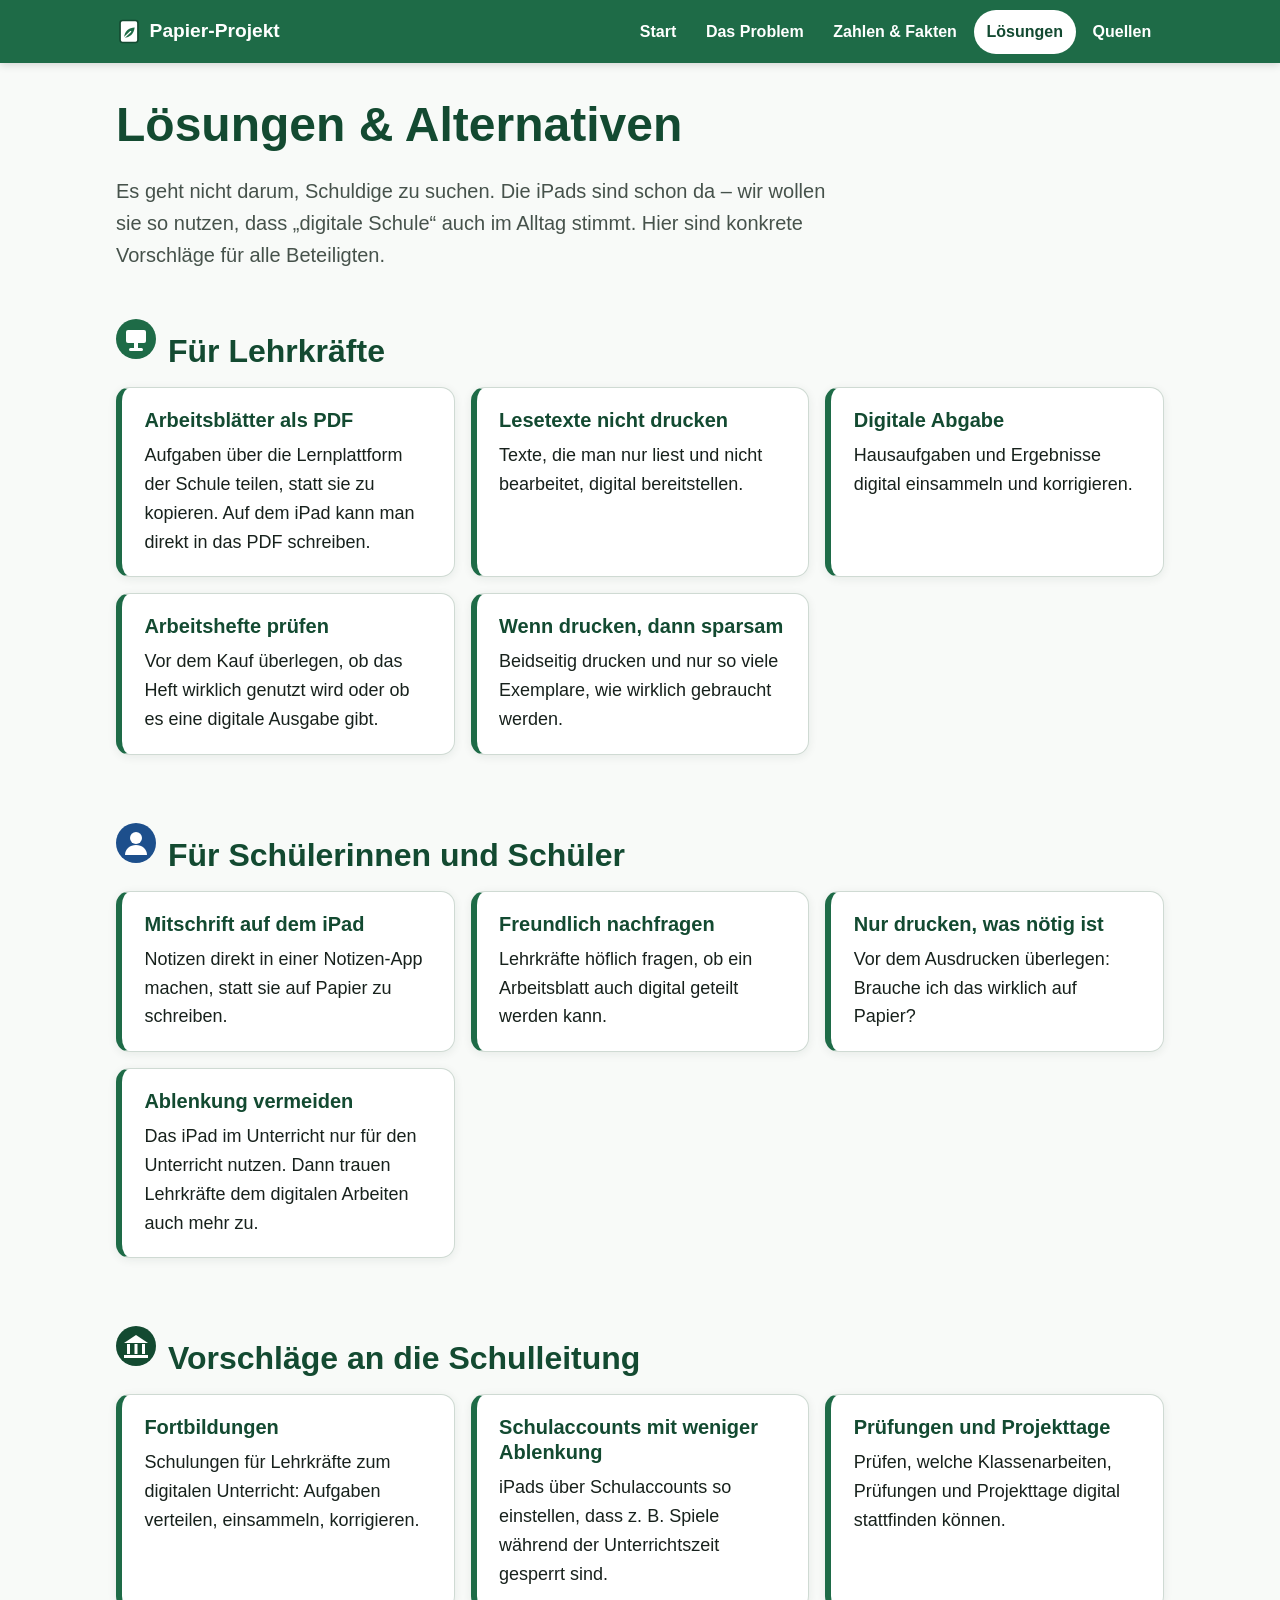
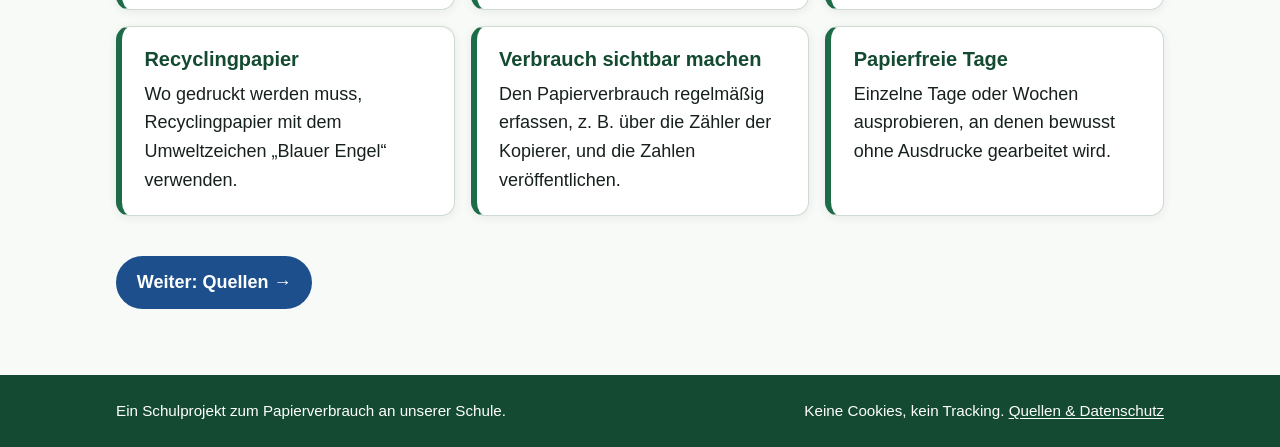
==== loesungen.html @ 82616a9a "Erste Version der Website: Startseite, Problem, Zahlen & Fakten, Lösungen, Quellen Co-Authored-By: C" ====
<!DOCTYPE html>
<html lang="de">
<head>
  <meta charset="utf-8">
  <meta name="viewport" content="width=device-width, initial-scale=1, viewport-fit=cover">
  <title>Lösungen | Papier-Projekt</title>
  <meta name="description" content="Konkrete Vorschläge zum Papiersparen für Schülerinnen und Schüler, Lehrkräfte und die Schulleitung.">
  <link rel="icon" href="bilder/icon.svg" type="image/svg+xml">
  <link rel="stylesheet" href="css/style.css">
</head>
<body>
  <a class="skip-link" href="#inhalt">Zum Inhalt springen</a>

  <header class="kopf">
    <div class="inhalt-breite">
      <a class="logo" href="index.html"><img src="bilder/icon.svg" alt="" width="26" height="26">Papier-Projekt</a>
      <nav class="menue" aria-label="Hauptmenü">
        <ul>
          <li><a href="index.html">Start</a></li>
          <li><a href="problem.html">Das Problem</a></li>
          <li><a href="zahlen.html">Zahlen &amp; Fakten</a></li>
          <li><a href="loesungen.html" aria-current="page">Lösungen</a></li>
          <li><a href="quellen.html">Quellen</a></li>
        </ul>
      </nav>
    </div>
  </header>

  <main id="inhalt" class="inhalt-breite">
    <h1>Lösungen &amp; Alternativen</h1>
    <p class="einleitung">Es geht nicht darum, Schuldige zu suchen. Die iPads sind schon da – wir wollen sie so nutzen, dass „digitale Schule“ auch im Alltag stimmt. Hier sind konkrete Vorschläge für alle Beteiligten.</p>

    <section class="abschnitt" aria-labelledby="lehrkraefte">
      <div class="gruppe-kopf">
        <svg viewBox="0 0 40 40" aria-hidden="true"><circle cx="20" cy="20" r="20" fill="#1e6b47"/><rect x="10" y="11" width="20" height="13" rx="2" fill="#fff"/><rect x="18" y="24" width="4" height="6" fill="#fff"/><rect x="13" y="29" width="14" height="3" rx="1.5" fill="#fff"/></svg>
        <h2 id="lehrkraefte">Für Lehrkräfte</h2>
      </div>
      <ul class="tipps">
        <li class="karte"><h3>Arbeitsblätter als PDF</h3><p>Aufgaben über die Lernplattform der Schule teilen, statt sie zu kopieren. Auf dem iPad kann man direkt in das PDF schreiben.</p></li>
        <li class="karte"><h3>Lesetexte nicht drucken</h3><p>Texte, die man nur liest und nicht bearbeitet, digital bereitstellen.</p></li>
        <li class="karte"><h3>Digitale Abgabe</h3><p>Hausaufgaben und Ergebnisse digital einsammeln und korrigieren.</p></li>
        <li class="karte"><h3>Arbeitshefte prüfen</h3><p>Vor dem Kauf überlegen, ob das Heft wirklich genutzt wird oder ob es eine digitale Ausgabe gibt.</p></li>
        <li class="karte"><h3>Wenn drucken, dann sparsam</h3><p>Beidseitig drucken und nur so viele Exemplare, wie wirklich gebraucht werden.</p></li>
      </ul>
    </section>

    <section class="abschnitt" aria-labelledby="schueler">
      <div class="gruppe-kopf">
        <svg viewBox="0 0 40 40" aria-hidden="true"><circle cx="20" cy="20" r="20" fill="#1d4f8c"/><circle cx="20" cy="15" r="6" fill="#fff"/><path d="M9 32c0-6 5-10 11-10s11 4 11 10z" fill="#fff"/></svg>
        <h2 id="schueler">Für Schülerinnen und Schüler</h2>
      </div>
      <ul class="tipps">
        <li class="karte"><h3>Mitschrift auf dem iPad</h3><p>Notizen direkt in einer Notizen-App machen, statt sie auf Papier zu schreiben.</p></li>
        <li class="karte"><h3>Freundlich nachfragen</h3><p>Lehrkräfte höflich fragen, ob ein Arbeitsblatt auch digital geteilt werden kann.</p></li>
        <li class="karte"><h3>Nur drucken, was nötig ist</h3><p>Vor dem Ausdrucken überlegen: Brauche ich das wirklich auf Papier?</p></li>
        <li class="karte"><h3>Ablenkung vermeiden</h3><p>Das iPad im Unterricht nur für den Unterricht nutzen. Dann trauen Lehrkräfte dem digitalen Arbeiten auch mehr zu.</p></li>
      </ul>
    </section>

    <section class="abschnitt" aria-labelledby="schulleitung">
      <div class="gruppe-kopf">
        <svg viewBox="0 0 40 40" aria-hidden="true"><circle cx="20" cy="20" r="20" fill="#134a31"/><path d="M8 17L20 9l12 8z" fill="#fff"/><rect x="11" y="18" width="3" height="10" fill="#fff"/><rect x="18.5" y="18" width="3" height="10" fill="#fff"/><rect x="26" y="18" width="3" height="10" fill="#fff"/><rect x="8" y="29" width="24" height="3" fill="#fff"/></svg>
        <h2 id="schulleitung">Vorschläge an die Schulleitung</h2>
      </div>
      <ul class="tipps">
        <li class="karte"><h3>Fortbildungen</h3><p>Schulungen für Lehrkräfte zum digitalen Unterricht: Aufgaben verteilen, einsammeln, korrigieren.</p></li>
        <li class="karte"><h3>Schulaccounts mit weniger Ablenkung</h3><p>iPads über Schulaccounts so einstellen, dass z. B. Spiele während der Unterrichtszeit gesperrt sind.</p></li>
        <li class="karte"><h3>Prüfungen und Projekttage</h3><p>Prüfen, welche Klassenarbeiten, Prüfungen und Projekttage digital stattfinden können.</p></li>
        <li class="karte"><h3>Recyclingpapier</h3><p>Wo gedruckt werden muss, Recyclingpapier mit dem Umweltzeichen „Blauer Engel“ verwenden.</p></li>
        <li class="karte"><h3>Verbrauch sichtbar machen</h3><p>Den Papierverbrauch regelmäßig erfassen, z. B. über die Zähler der Kopierer, und die Zahlen veröffentlichen.</p></li>
        <li class="karte"><h3>Papierfreie Tage</h3><p>Einzelne Tage oder Wochen ausprobieren, an denen bewusst ohne Ausdrucke gearbeitet wird.</p></li>
      </ul>
    </section>

    <p><a class="knopf" href="quellen.html">Weiter: Quellen →</a></p>
  </main>

  <footer class="fuss">
    <div class="inhalt-breite">
      <p>Ein Schulprojekt zum Papierverbrauch an unserer Schule.</p>
      <p>Keine Cookies, kein Tracking. <a href="quellen.html">Quellen &amp; Datenschutz</a></p>
    </div>
  </footer>
</body>
</html>
---- css/style.css ----
/* ==========================================================
   Papier-Projekt – gemeinsames Aussehen für alle Seiten
   Nur Systemschriften (keine fremden Server), starke Kontraste.
   ========================================================== */

:root {
  --gruen: #1e6b47;        /* Hauptfarbe, Kontrast zu Weiß 6,5:1 */
  --gruen-dunkel: #134a31;
  --gruen-hell: #e3f1e8;
  --blau: #1d4f8c;          /* Akzentfarbe, Kontrast zu Weiß 8,3:1 */
  --blau-hell: #e4eef9;
  --papier: #f8faf8;        /* Seitenhintergrund */
  --weiss: #ffffff;
  --text: #17211c;
  --text-leise: #46524b;    /* Kontrast zu Weiß 7,9:1 */
  --linie: #cfdad3;
  --warnung: #fff1b8;
  --warnung-rand: #8a6d00;
  --radius: 14px;
  --schatten: 0 2px 10px rgba(20, 50, 35, 0.08);
  color-scheme: light;
}

* { box-sizing: border-box; }

html { -webkit-text-size-adjust: 100%; }

body {
  margin: 0;
  background: var(--papier);
  color: var(--text);
  font-family: -apple-system, BlinkMacSystemFont, "Segoe UI", Roboto, "Helvetica Neue", Arial, sans-serif;
  font-size: 1.125rem;      /* 18px: gut lesbar auf dem iPad */
  line-height: 1.6;
}

img, svg { max-width: 100%; height: auto; }

a { color: var(--blau); text-underline-offset: 0.15em; }
a:hover { color: var(--gruen-dunkel); }

:focus-visible { outline: 3px solid var(--blau); outline-offset: 3px; border-radius: 4px; }

/* Link „Zum Inhalt springen“ für Tastatur und Screenreader */
.skip-link {
  position: absolute; left: 1rem; top: -4rem;
  background: var(--weiss); padding: 0.5rem 1rem; border-radius: 8px; z-index: 10;
}
.skip-link:focus { top: 1rem; }

.inhalt-breite { width: 100%; max-width: 68rem; margin: 0 auto; padding-inline: 1.25rem; }

/* ---------- Kopfzeile und Menü ---------- */
.kopf {
  background: var(--gruen);
  color: var(--weiss);
  padding-top: env(safe-area-inset-top, 0px);
  position: sticky; top: 0; z-index: 5;
  box-shadow: 0 2px 8px rgba(0, 0, 0, 0.15);
}
.kopf .inhalt-breite {
  display: flex; flex-wrap: wrap; align-items: center; justify-content: space-between;
  gap: 0.25rem 1.5rem; padding-block: 0.6rem;
}
.logo {
  color: var(--weiss); text-decoration: none; font-weight: 800; font-size: 1.2rem;
  display: inline-flex; align-items: center; gap: 0.5rem;
}
.logo:hover { color: var(--weiss); }
.logo img { width: 1.6rem; height: 1.6rem; }

.menue ul {
  list-style: none; margin: 0; padding: 0;
  display: flex; flex-wrap: wrap; gap: 0.25rem;
}
.menue a {
  display: block; color: var(--weiss); text-decoration: none;
  padding: 0.5rem 0.8rem; border-radius: 999px; font-size: 1rem; font-weight: 600;
  min-height: 44px; line-height: 1.75;   /* große Tippfläche */
}
.menue a:hover { background: var(--gruen-dunkel); color: var(--weiss); }
.menue a[aria-current="page"] { background: var(--weiss); color: var(--gruen-dunkel); }

/* ---------- Allgemeine Bausteine ---------- */
main { display: block; padding-block: 2rem 3rem; }

h1, h2, h3 { line-height: 1.25; color: var(--gruen-dunkel); }
h1 { font-size: clamp(2rem, 5vw, 3rem); margin: 0 0 1rem; }
h2 { font-size: clamp(1.5rem, 3.5vw, 2rem); margin: 2.5rem 0 1rem; }
h3 { font-size: 1.25rem; margin: 0 0 0.5rem; }

.einleitung { font-size: 1.25rem; color: var(--text-leise); max-width: 46rem; }

.abschnitt { margin-bottom: 2.5rem; }

.karte {
  background: var(--weiss); border: 1px solid var(--linie); border-radius: var(--radius);
  padding: 1.25rem 1.4rem; box-shadow: var(--schatten);
}

.raster { display: grid; gap: 1.25rem; grid-template-columns: repeat(auto-fit, minmax(15rem, 1fr)); }
.raster-2 { display: grid; gap: 1.25rem; grid-template-columns: repeat(auto-fit, minmax(20rem, 1fr)); align-items: start; }

/* Gut sichtbarer Platzhalter für fehlende Daten */
.fehlt {
  background: var(--warnung); color: #4a3a00; border: 2px dashed var(--warnung-rand);
  padding: 0 0.35em; border-radius: 6px; font-weight: 700;
  -webkit-box-decoration-break: clone; box-decoration-break: clone;
}

.hinweis {
  background: var(--blau-hell); border-left: 5px solid var(--blau);
  padding: 0.9rem 1.1rem; border-radius: 0 10px 10px 0; font-size: 1rem;
}

.quelle { font-size: 0.95rem; color: var(--text-leise); }

.knopf {
  display: inline-block; background: var(--blau); color: var(--weiss); text-decoration: none;
  font-weight: 700; padding: 0.75rem 1.3rem; border-radius: 999px; min-height: 44px;
}
.knopf:hover { background: var(--gruen-dunkel); color: var(--weiss); }

/* ---------- Startseite ---------- */
.hero {
  display: grid; gap: 2rem; align-items: center;
  grid-template-columns: repeat(auto-fit, minmax(18rem, 1fr));
  margin-bottom: 2rem;
}
.hero-bild { background: var(--gruen-hell); border-radius: 24px; padding: 1rem; }

.kernzahlen { display: grid; gap: 1rem; grid-template-columns: repeat(auto-fit, minmax(14rem, 1fr)); }
.kernzahl { border-top: 6px solid var(--gruen); }
.kernzahl .zahl { display: block; font-size: clamp(2rem, 5vw, 2.6rem); font-weight: 800; color: var(--gruen-dunkel); line-height: 1.1; }
.kernzahl p { margin: 0.4rem 0 0; }

.kacheln { display: grid; gap: 1.25rem; grid-template-columns: repeat(auto-fit, minmax(16rem, 1fr)); }
.kachel {
  display: flex; flex-direction: column; gap: 0.4rem;
  text-decoration: none; color: var(--text);
  transition: transform 0.15s ease, box-shadow 0.15s ease;
}
.kachel:hover { transform: translateY(-3px); box-shadow: 0 6px 18px rgba(20, 50, 35, 0.15); color: var(--text); }
.kachel .nummer {
  display: inline-grid; place-items: center; width: 2.4rem; height: 2.4rem;
  border-radius: 50%; background: var(--gruen); color: var(--weiss); font-weight: 800;
}
.kachel .weiter { margin-top: auto; color: var(--blau); font-weight: 700; }

/* ---------- Tabellen ---------- */
.tabelle-huelle { overflow-x: auto; -webkit-overflow-scrolling: touch; }
table { width: 100%; border-collapse: collapse; background: var(--weiss); font-size: 1rem; }
caption { text-align: left; font-weight: 700; padding-bottom: 0.5rem; color: var(--gruen-dunkel); }
th, td { padding: 0.65rem 0.8rem; border-bottom: 1px solid var(--linie); text-align: left; vertical-align: top; }
thead th { background: var(--gruen-hell); color: var(--gruen-dunkel); }
td.num, th.num { text-align: right; font-variant-numeric: tabular-nums; white-space: nowrap; }
tr.summe td, tr.summe th { font-weight: 800; border-top: 2px solid var(--gruen); }

/* ---------- Diagramm ---------- */
.diagramm { display: grid; gap: 1.5rem; grid-template-columns: repeat(auto-fit, minmax(16rem, 1fr)); align-items: center; }
.diagramm svg { width: 100%; max-width: 22rem; justify-self: center; }
.diagramm path { stroke: var(--weiss); stroke-width: 2; }
.legende { list-style: none; margin: 0; padding: 0; display: grid; gap: 0.6rem; }
.legende li { display: grid; grid-template-columns: 1.3rem 1fr auto; gap: 0.7rem; align-items: center; font-size: 1rem; }
.farbfeld { width: 1.3rem; height: 1.3rem; border-radius: 4px; }
.legende .wert { font-weight: 700; font-variant-numeric: tabular-nums; }

/* ---------- Bilder mit Bildunterschrift ---------- */
figure { margin: 0; }
figcaption { font-size: 0.95rem; color: var(--text-leise); margin-top: 0.5rem; }
.foto { border-radius: var(--radius); background: var(--weiss); border: 1px solid var(--linie); width: 100%; }

/* ---------- Zitate der Lehrkräfte ---------- */
.stimme h3 { color: var(--blau); }
.stimme ul { margin: 0; padding-left: 1.2rem; }

/* ---------- Papier-Rechner ---------- */
.rechner { border: 2px solid var(--gruen); }
.rechner form { display: grid; gap: 1rem; grid-template-columns: repeat(auto-fit, minmax(13rem, 1fr)); margin-bottom: 1.25rem; }
.rechner label { display: block; font-weight: 700; margin-bottom: 0.3rem; font-size: 1rem; }
.rechner input {
  width: 100%; font: inherit; font-size: 1.15rem; padding: 0.6rem 0.75rem; min-height: 48px;
  border: 2px solid var(--text-leise); border-radius: 10px; background: var(--weiss); color: var(--text);
}
.rechner .tipp { display: block; font-size: 0.9rem; color: var(--text-leise); }
.vorlagen { display: flex; flex-wrap: wrap; gap: 0.5rem; margin-bottom: 1rem; }
.vorlagen button {
  font: inherit; font-size: 1rem; font-weight: 700; cursor: pointer; min-height: 44px;
  padding: 0.5rem 1rem; border-radius: 999px; border: 2px solid var(--blau);
  background: var(--weiss); color: var(--blau);
}
.vorlagen button:hover, .vorlagen button[aria-pressed="true"] { background: var(--blau); color: var(--weiss); }
.ergebnisse { display: grid; gap: 0.75rem; grid-template-columns: repeat(auto-fit, minmax(9rem, 1fr)); }
.ergebnis { background: var(--gruen-hell); border-radius: 12px; padding: 1rem; }
.ergebnis .zahl { display: block; font-size: 1.8rem; font-weight: 800; color: var(--gruen-dunkel); line-height: 1.2; font-variant-numeric: tabular-nums; }
.ergebnis span:last-child { font-size: 1rem; }

/* ---------- Lösungen ---------- */
.tipps { list-style: none; padding: 0; margin: 0; display: grid; gap: 1rem; grid-template-columns: repeat(auto-fit, minmax(16rem, 1fr)); }
.tipps li { border-left: 6px solid var(--gruen); }
.tipps p { margin: 0; }
.gruppe-kopf { display: flex; align-items: center; gap: 0.75rem; }
.gruppe-kopf svg { width: 2.5rem; height: 2.5rem; flex: none; }

/* ---------- Fußzeile ---------- */
.fuss {
  background: var(--gruen-dunkel); color: var(--weiss); font-size: 0.95rem;
  padding-bottom: env(safe-area-inset-bottom, 0px);
}
.fuss .inhalt-breite { padding-block: 1.5rem; display: flex; flex-wrap: wrap; gap: 0.5rem 2rem; justify-content: space-between; }
.fuss a { color: var(--weiss); }
.fuss p { margin: 0; }

@media (prefers-reduced-motion: reduce) {
  * { transition: none !important; scroll-behavior: auto !important; }
}

@media (max-width: 40rem) {
  body { font-size: 1.0625rem; }
  .kopf { position: static; }   /* auf dem Handy nicht festkleben, spart Platz */
}
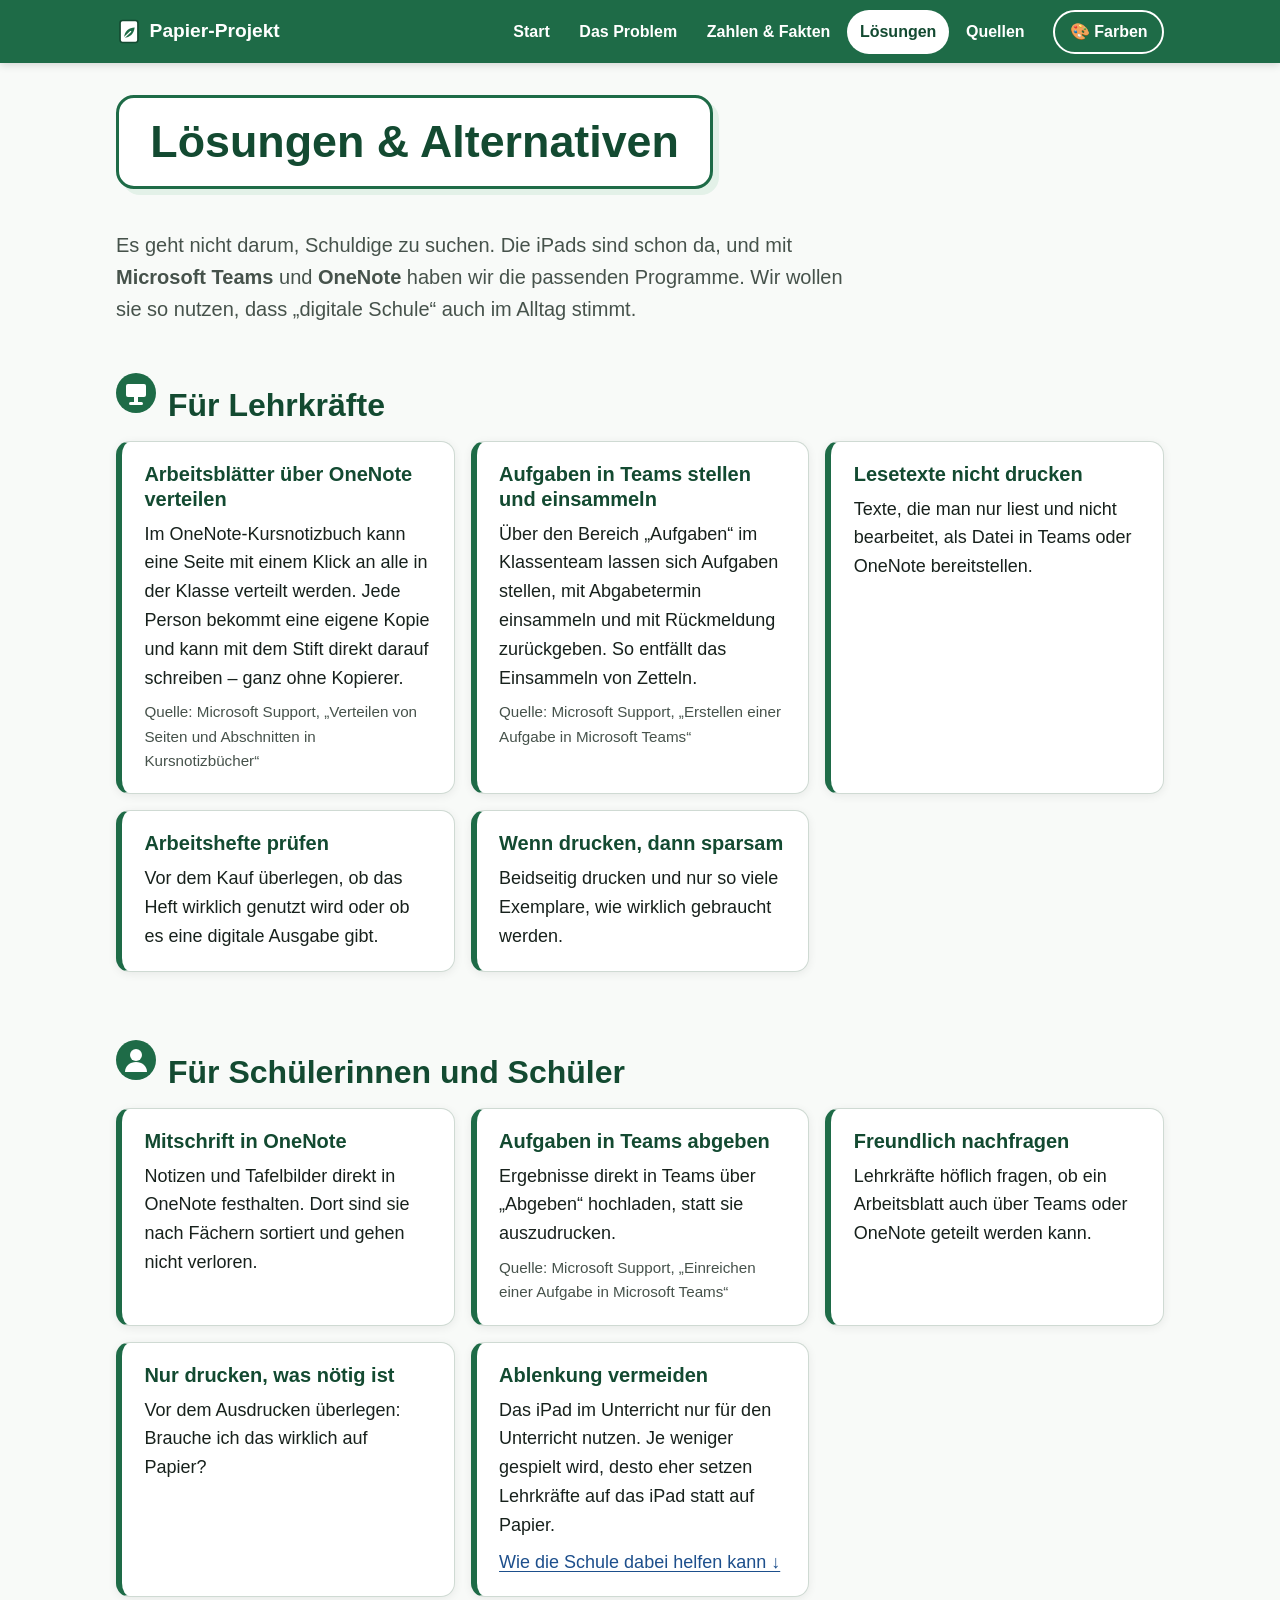
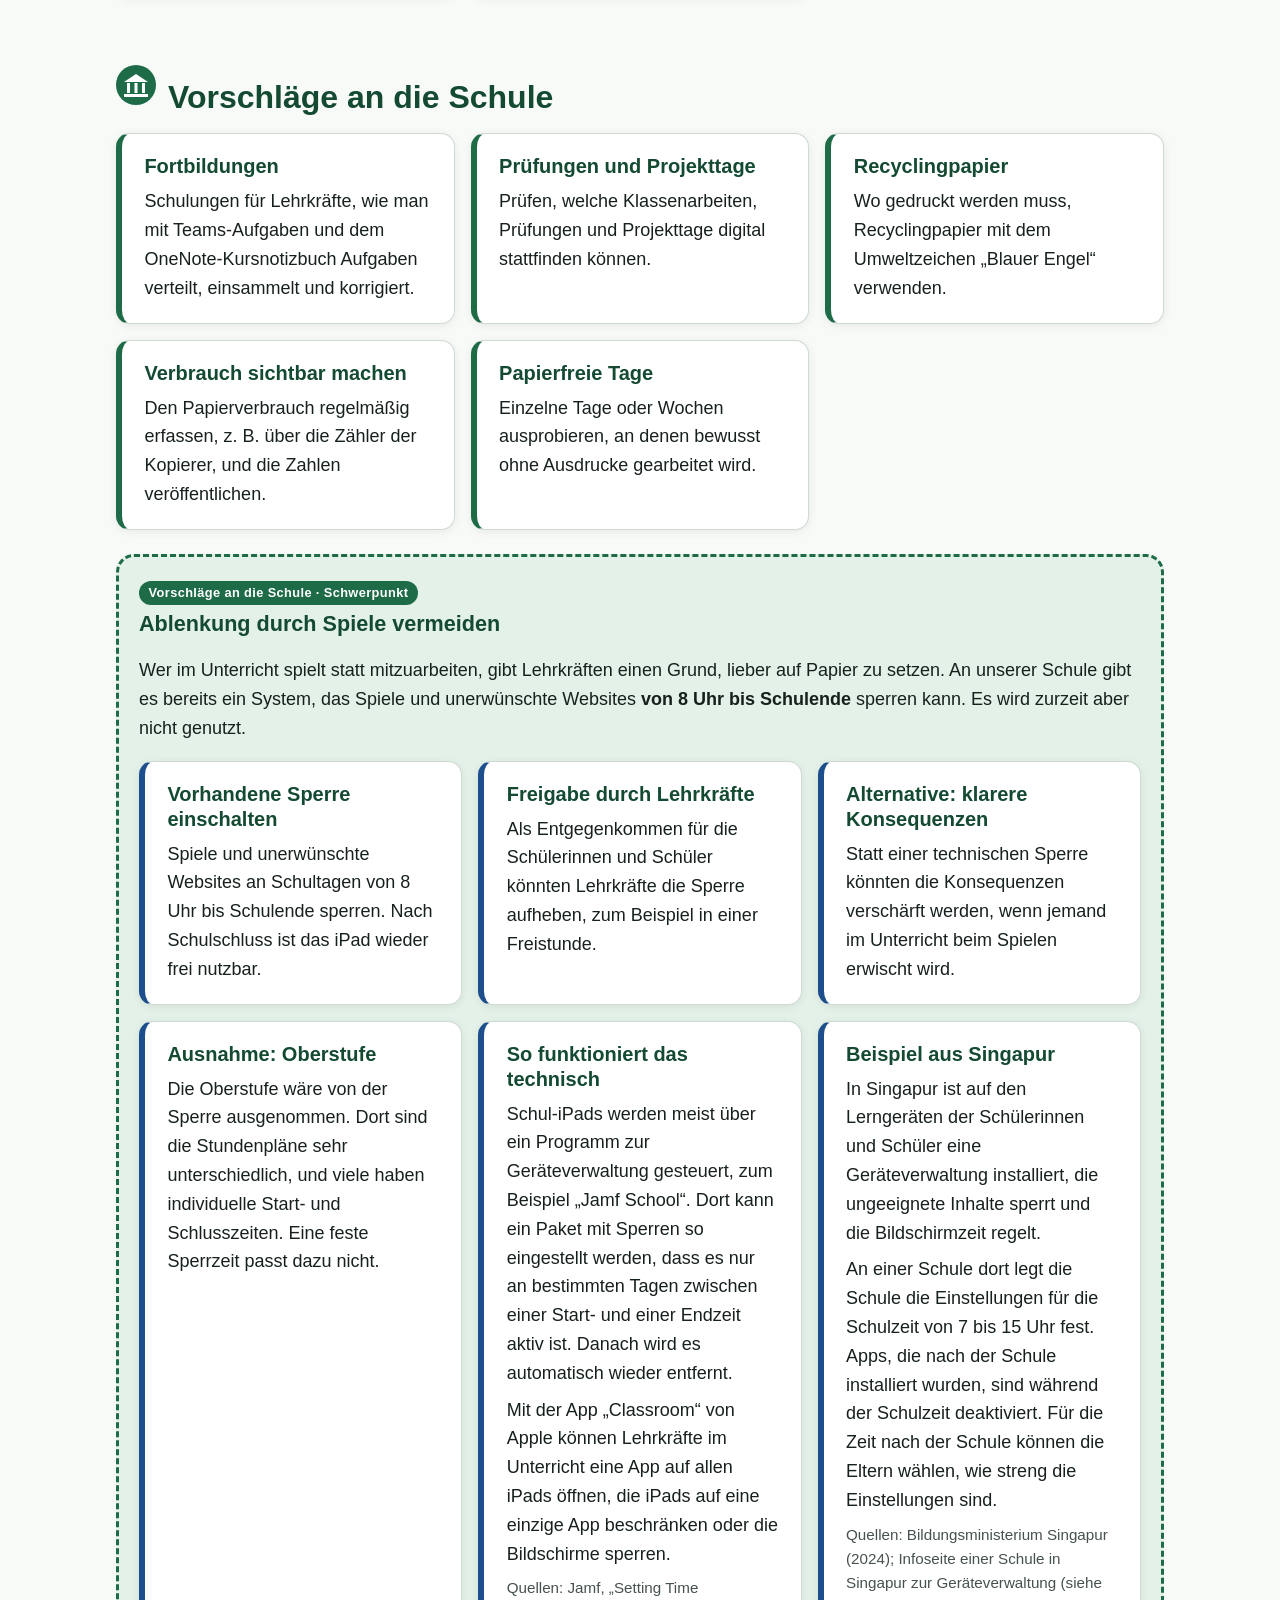
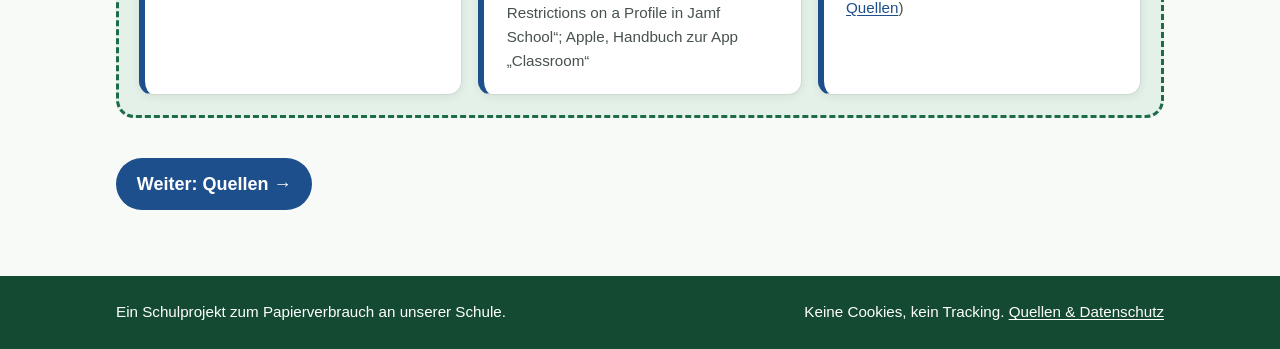
==== commit da48fd92: "12 Farbschemata, neuer Titel, Bildauswahl, Diagramm in Prozent, Teams/OneNote und Ablenkungs-Vorschl" ====
--- a/loesungen.html
+++ b/loesungen.html
@@ -4,9 +4,10 @@
   <meta charset="utf-8">
   <meta name="viewport" content="width=device-width, initial-scale=1, viewport-fit=cover">
   <title>Lösungen | Papier-Projekt</title>
-  <meta name="description" content="Konkrete Vorschläge zum Papiersparen für Schülerinnen und Schüler, Lehrkräfte und die Schulleitung.">
+  <meta name="description" content="Konkrete Vorschläge zum Papiersparen mit Teams und OneNote – für Schülerinnen und Schüler, Lehrkräfte und die Schule.">
   <link rel="icon" href="bilder/icon.svg" type="image/svg+xml">
   <link rel="stylesheet" href="css/style.css">
+  <script src="js/farben.js"></script>
 </head>
 <body>
   <a class="skip-link" href="#inhalt">Zum Inhalt springen</a>
@@ -28,48 +29,118 @@
 
   <main id="inhalt" class="inhalt-breite">
     <h1>Lösungen &amp; Alternativen</h1>
-    <p class="einleitung">Es geht nicht darum, Schuldige zu suchen. Die iPads sind schon da – wir wollen sie so nutzen, dass „digitale Schule“ auch im Alltag stimmt. Hier sind konkrete Vorschläge für alle Beteiligten.</p>
+    <p class="einleitung">Es geht nicht darum, Schuldige zu suchen. Die iPads sind schon da, und mit <strong>Microsoft Teams</strong> und <strong>OneNote</strong> haben wir die passenden Programme. Wir wollen sie so nutzen, dass „digitale Schule“ auch im Alltag stimmt.</p>
 
     <section class="abschnitt" aria-labelledby="lehrkraefte">
       <div class="gruppe-kopf">
-        <svg viewBox="0 0 40 40" aria-hidden="true"><circle cx="20" cy="20" r="20" fill="#1e6b47"/><rect x="10" y="11" width="20" height="13" rx="2" fill="#fff"/><rect x="18" y="24" width="4" height="6" fill="#fff"/><rect x="13" y="29" width="14" height="3" rx="1.5" fill="#fff"/></svg>
+        <svg viewBox="0 0 40 40" aria-hidden="true"><circle class="ico-kreis" cx="20" cy="20" r="20"/><rect class="ico-bild" x="10" y="11" width="20" height="13" rx="2"/><rect class="ico-bild" x="18" y="24" width="4" height="6"/><rect class="ico-bild" x="13" y="29" width="14" height="3" rx="1.5"/></svg>
         <h2 id="lehrkraefte">Für Lehrkräfte</h2>
       </div>
       <ul class="tipps">
-        <li class="karte"><h3>Arbeitsblätter als PDF</h3><p>Aufgaben über die Lernplattform der Schule teilen, statt sie zu kopieren. Auf dem iPad kann man direkt in das PDF schreiben.</p></li>
-        <li class="karte"><h3>Lesetexte nicht drucken</h3><p>Texte, die man nur liest und nicht bearbeitet, digital bereitstellen.</p></li>
-        <li class="karte"><h3>Digitale Abgabe</h3><p>Hausaufgaben und Ergebnisse digital einsammeln und korrigieren.</p></li>
-        <li class="karte"><h3>Arbeitshefte prüfen</h3><p>Vor dem Kauf überlegen, ob das Heft wirklich genutzt wird oder ob es eine digitale Ausgabe gibt.</p></li>
-        <li class="karte"><h3>Wenn drucken, dann sparsam</h3><p>Beidseitig drucken und nur so viele Exemplare, wie wirklich gebraucht werden.</p></li>
+        <li class="karte">
+          <h3>Arbeitsblätter über OneNote verteilen</h3>
+          <p>Im OneNote-Kursnotizbuch kann eine Seite mit einem Klick an alle in der Klasse verteilt werden. Jede Person bekommt eine eigene Kopie und kann mit dem Stift direkt darauf schreiben – ganz ohne Kopierer.</p>
+          <p class="quelle">Quelle: Microsoft Support, „Verteilen von Seiten und Abschnitten in Kursnotizbücher“</p>
+        </li>
+        <li class="karte">
+          <h3>Aufgaben in Teams stellen und einsammeln</h3>
+          <p>Über den Bereich „Aufgaben“ im Klassenteam lassen sich Aufgaben stellen, mit Abgabetermin einsammeln und mit Rückmeldung zurückgeben. So entfällt das Einsammeln von Zetteln.</p>
+          <p class="quelle">Quelle: Microsoft Support, „Erstellen einer Aufgabe in Microsoft Teams“</p>
+        </li>
+        <li class="karte">
+          <h3>Lesetexte nicht drucken</h3>
+          <p>Texte, die man nur liest und nicht bearbeitet, als Datei in Teams oder OneNote bereitstellen.</p>
+        </li>
+        <li class="karte">
+          <h3>Arbeitshefte prüfen</h3>
+          <p>Vor dem Kauf überlegen, ob das Heft wirklich genutzt wird oder ob es eine digitale Ausgabe gibt.</p>
+        </li>
+        <li class="karte">
+          <h3>Wenn drucken, dann sparsam</h3>
+          <p>Beidseitig drucken und nur so viele Exemplare, wie wirklich gebraucht werden.</p>
+        </li>
       </ul>
     </section>
 
     <section class="abschnitt" aria-labelledby="schueler">
       <div class="gruppe-kopf">
-        <svg viewBox="0 0 40 40" aria-hidden="true"><circle cx="20" cy="20" r="20" fill="#1d4f8c"/><circle cx="20" cy="15" r="6" fill="#fff"/><path d="M9 32c0-6 5-10 11-10s11 4 11 10z" fill="#fff"/></svg>
+        <svg viewBox="0 0 40 40" aria-hidden="true"><circle class="ico-kreis" cx="20" cy="20" r="20"/><circle class="ico-bild" cx="20" cy="15" r="6"/><path class="ico-bild" d="M9 32c0-6 5-10 11-10s11 4 11 10z"/></svg>
         <h2 id="schueler">Für Schülerinnen und Schüler</h2>
       </div>
       <ul class="tipps">
-        <li class="karte"><h3>Mitschrift auf dem iPad</h3><p>Notizen direkt in einer Notizen-App machen, statt sie auf Papier zu schreiben.</p></li>
-        <li class="karte"><h3>Freundlich nachfragen</h3><p>Lehrkräfte höflich fragen, ob ein Arbeitsblatt auch digital geteilt werden kann.</p></li>
-        <li class="karte"><h3>Nur drucken, was nötig ist</h3><p>Vor dem Ausdrucken überlegen: Brauche ich das wirklich auf Papier?</p></li>
-        <li class="karte"><h3>Ablenkung vermeiden</h3><p>Das iPad im Unterricht nur für den Unterricht nutzen. Dann trauen Lehrkräfte dem digitalen Arbeiten auch mehr zu.</p></li>
+        <li class="karte">
+          <h3>Mitschrift in OneNote</h3>
+          <p>Notizen und Tafelbilder direkt in OneNote festhalten. Dort sind sie nach Fächern sortiert und gehen nicht verloren.</p>
+        </li>
+        <li class="karte">
+          <h3>Aufgaben in Teams abgeben</h3>
+          <p>Ergebnisse direkt in Teams über „Abgeben“ hochladen, statt sie auszudrucken.</p>
+          <p class="quelle">Quelle: Microsoft Support, „Einreichen einer Aufgabe in Microsoft Teams“</p>
+        </li>
+        <li class="karte">
+          <h3>Freundlich nachfragen</h3>
+          <p>Lehrkräfte höflich fragen, ob ein Arbeitsblatt auch über Teams oder OneNote geteilt werden kann.</p>
+        </li>
+        <li class="karte">
+          <h3>Nur drucken, was nötig ist</h3>
+          <p>Vor dem Ausdrucken überlegen: Brauche ich das wirklich auf Papier?</p>
+        </li>
+        <li class="karte">
+          <h3>Ablenkung vermeiden</h3>
+          <p>Das iPad im Unterricht nur für den Unterricht nutzen. Je weniger gespielt wird, desto eher setzen Lehrkräfte auf das iPad statt auf Papier.</p>
+          <p><a href="#ablenkung">Wie die Schule dabei helfen kann ↓</a></p>
+        </li>
       </ul>
     </section>
 
-    <section class="abschnitt" aria-labelledby="schulleitung">
+    <section class="abschnitt" aria-labelledby="schule">
       <div class="gruppe-kopf">
-        <svg viewBox="0 0 40 40" aria-hidden="true"><circle cx="20" cy="20" r="20" fill="#134a31"/><path d="M8 17L20 9l12 8z" fill="#fff"/><rect x="11" y="18" width="3" height="10" fill="#fff"/><rect x="18.5" y="18" width="3" height="10" fill="#fff"/><rect x="26" y="18" width="3" height="10" fill="#fff"/><rect x="8" y="29" width="24" height="3" fill="#fff"/></svg>
-        <h2 id="schulleitung">Vorschläge an die Schulleitung</h2>
+        <svg viewBox="0 0 40 40" aria-hidden="true"><circle class="ico-kreis" cx="20" cy="20" r="20"/><path class="ico-bild" d="M8 17L20 9l12 8z"/><rect class="ico-bild" x="11" y="18" width="3" height="10"/><rect class="ico-bild" x="18.5" y="18" width="3" height="10"/><rect class="ico-bild" x="26" y="18" width="3" height="10"/><rect class="ico-bild" x="8" y="29" width="24" height="3"/></svg>
+        <h2 id="schule">Vorschläge an die Schule</h2>
       </div>
       <ul class="tipps">
-        <li class="karte"><h3>Fortbildungen</h3><p>Schulungen für Lehrkräfte zum digitalen Unterricht: Aufgaben verteilen, einsammeln, korrigieren.</p></li>
-        <li class="karte"><h3>Schulaccounts mit weniger Ablenkung</h3><p>iPads über Schulaccounts so einstellen, dass z. B. Spiele während der Unterrichtszeit gesperrt sind.</p></li>
+        <li class="karte"><h3>Fortbildungen</h3><p>Schulungen für Lehrkräfte, wie man mit Teams-Aufgaben und dem OneNote-Kursnotizbuch Aufgaben verteilt, einsammelt und korrigiert.</p></li>
         <li class="karte"><h3>Prüfungen und Projekttage</h3><p>Prüfen, welche Klassenarbeiten, Prüfungen und Projekttage digital stattfinden können.</p></li>
         <li class="karte"><h3>Recyclingpapier</h3><p>Wo gedruckt werden muss, Recyclingpapier mit dem Umweltzeichen „Blauer Engel“ verwenden.</p></li>
         <li class="karte"><h3>Verbrauch sichtbar machen</h3><p>Den Papierverbrauch regelmäßig erfassen, z. B. über die Zähler der Kopierer, und die Zahlen veröffentlichen.</p></li>
         <li class="karte"><h3>Papierfreie Tage</h3><p>Einzelne Tage oder Wochen ausprobieren, an denen bewusst ohne Ausdrucke gearbeitet wird.</p></li>
       </ul>
+
+      <div class="themenblock" id="ablenkung">
+        <span class="marke">Vorschläge an die Schule · Schwerpunkt</span>
+        <h3>Ablenkung durch Spiele vermeiden</h3>
+        <p>Wer im Unterricht spielt statt mitzuarbeiten, gibt Lehrkräften einen Grund, lieber auf Papier zu setzen. An unserer Schule gibt es bereits ein System, das Spiele und unerwünschte Websites <strong>von 8 Uhr bis Schulende</strong> sperren kann. Es wird zurzeit aber nicht genutzt.</p>
+        <ul class="tipps">
+          <li class="karte">
+            <h3>Vorhandene Sperre einschalten</h3>
+            <p>Spiele und unerwünschte Websites an Schultagen von 8 Uhr bis Schulende sperren. Nach Schulschluss ist das iPad wieder frei nutzbar.</p>
+          </li>
+          <li class="karte">
+            <h3>Freigabe durch Lehrkräfte</h3>
+            <p>Als Entgegenkommen für die Schülerinnen und Schüler könnten Lehrkräfte die Sperre aufheben, zum Beispiel in einer Freistunde.</p>
+          </li>
+          <li class="karte">
+            <h3>Alternative: klarere Konsequenzen</h3>
+            <p>Statt einer technischen Sperre könnten die Konsequenzen verschärft werden, wenn jemand im Unterricht beim Spielen erwischt wird.</p>
+          </li>
+          <li class="karte">
+            <h3>Ausnahme: Oberstufe</h3>
+            <p>Die Oberstufe wäre von der Sperre ausgenommen. Dort sind die Stundenpläne sehr unterschiedlich, und viele haben individuelle Start- und Schlusszeiten. Eine feste Sperrzeit passt dazu nicht.</p>
+          </li>
+          <li class="karte">
+            <h3>So funktioniert das technisch</h3>
+            <p>Schul-iPads werden meist über ein Programm zur Geräteverwaltung gesteuert, zum Beispiel „Jamf School“. Dort kann ein Paket mit Sperren so eingestellt werden, dass es nur an bestimmten Tagen zwischen einer Start- und einer Endzeit aktiv ist. Danach wird es automatisch wieder entfernt.</p>
+            <p>Mit der App „Classroom“ von Apple können Lehrkräfte im Unterricht eine App auf allen iPads öffnen, die iPads auf eine einzige App beschränken oder die Bildschirme sperren.</p>
+            <p class="quelle">Quellen: Jamf, „Setting Time Restrictions on a Profile in Jamf School“; Apple, Handbuch zur App „Classroom“</p>
+          </li>
+          <li class="karte">
+            <h3>Beispiel aus Singapur</h3>
+            <p>In Singapur ist auf den Lerngeräten der Schülerinnen und Schüler eine Geräteverwaltung installiert, die ungeeignete Inhalte sperrt und die Bildschirmzeit regelt.</p>
+            <p>An einer Schule dort legt die Schule die Einstellungen für die Schulzeit von 7 bis 15 Uhr fest. Apps, die nach der Schule installiert wurden, sind während der Schulzeit deaktiviert. Für die Zeit nach der Schule können die Eltern wählen, wie streng die Einstellungen sind.</p>
+            <p class="quelle">Quellen: Bildungsministerium Singapur (2024); Infoseite einer Schule in Singapur zur Geräteverwaltung (siehe <a href="quellen.html">Quellen</a>)</p>
+          </li>
+        </ul>
+      </div>
     </section>
 
     <p><a class="knopf" href="quellen.html">Weiter: Quellen →</a></p>
--- a/css/style.css
+++ b/css/style.css
@@ -1,24 +1,100 @@
 /* ==========================================================
    Papier-Projekt – gemeinsames Aussehen für alle Seiten
    Nur Systemschriften (keine fremden Server), starke Kontraste.
+
+   FARBSCHEMATA: Alle Farben kommen aus den Variablen unten.
+   Jedes Schema ([data-farbe="…"]) setzt dieselben Variablen.
+   Neue Farbe nötig? -> In ALLEN Schemata ergänzen.
    ========================================================== */
 
-:root {
-  --gruen: #1e6b47;        /* Hauptfarbe, Kontrast zu Weiß 6,5:1 */
-  --gruen-dunkel: #134a31;
-  --gruen-hell: #e3f1e8;
-  --blau: #1d4f8c;          /* Akzentfarbe, Kontrast zu Weiß 8,3:1 */
-  --blau-hell: #e4eef9;
-  --papier: #f8faf8;        /* Seitenhintergrund */
-  --weiss: #ffffff;
+:root,
+[data-farbe="gruen"] {
+  --hintergrund: #f8faf8;  /* Seitenhintergrund */
+  --flaeche: #ffffff;      /* Karten, Tabellen */
   --text: #17211c;
-  --text-leise: #46524b;    /* Kontrast zu Weiß 7,9:1 */
+  --text-leise: #46524b;
   --linie: #cfdad3;
-  --warnung: #fff1b8;
-  --warnung-rand: #8a6d00;
-  --radius: 14px;
-  --schatten: 0 2px 10px rgba(20, 50, 35, 0.08);
+  --haupt: #1e6b47;        /* Kopfzeile, Rahmen (weiße Schrift darauf) */
+  --haupt-dunkel: #134a31; /* Fußzeile */
+  --haupt-hell: #e3f1e8;   /* helle Flächen */
+  --ueberschrift: #134a31;
+  --akzent: #1d4f8c;       /* Knöpfe (weiße Schrift darauf) */
+  --akzent-hell: #e4eef9;
+  --link: #1d4f8c;
+  --auf-haupt: #ffffff;
+  /* Diagramm: iPad-Seite (c1, c2), neutral (c3), Papier-Seite (c4, c5) */
+  --c1: #1d4f8c; --c2: #6fa3dc; --c3: #8f8f8a; --c4: #e6a06c; --c5: #9a4515;
   color-scheme: light;
+}
+
+[data-farbe="blau"] {
+  --hintergrund: #f6f9fc; --flaeche: #ffffff; --text: #14202c; --text-leise: #44515e; --linie: #cdd9e5;
+  --haupt: #1d4f8c; --haupt-dunkel: #12345e; --haupt-hell: #e4eef9; --ueberschrift: #12345e;
+  --akzent: #0f6466; --akzent-hell: #dff2f1; --link: #0f5a8c; --auf-haupt: #ffffff;
+  --c1: #12345e; --c2: #5b95d6; --c3: #8f8f8a; --c4: #f0b46a; --c5: #a35a00;
+}
+[data-farbe="petrol"] {
+  --hintergrund: #f5fafa; --flaeche: #ffffff; --text: #132021; --text-leise: #415354; --linie: #c9dcdc;
+  --haupt: #0f6466; --haupt-dunkel: #0a4446; --haupt-hell: #dff2f1; --ueberschrift: #0a4446;
+  --akzent: #8a3b12; --akzent-hell: #f9e9df; --link: #0a5c5e; --auf-haupt: #ffffff;
+  --c1: #0a4446; --c2: #4fb3b0; --c3: #8f8f8a; --c4: #e89a7a; --c5: #8a3b12;
+}
+[data-farbe="lila"] {
+  --hintergrund: #faf8fd; --flaeche: #ffffff; --text: #1e1729; --text-leise: #4f4560; --linie: #dcd3ea;
+  --haupt: #5b3a99; --haupt-dunkel: #3d2468; --haupt-hell: #eee8f8; --ueberschrift: #3d2468;
+  --akzent: #1d4f8c; --akzent-hell: #e4eef9; --link: #5b3a99; --auf-haupt: #ffffff;
+  --c1: #3d2468; --c2: #9b7fd1; --c3: #8f8f8a; --c4: #f0b85a; --c5: #9a6200;
+}
+[data-farbe="rot"] {
+  --hintergrund: #fdf8f8; --flaeche: #ffffff; --text: #2a1418; --text-leise: #5c4246; --linie: #ead0d4;
+  --haupt: #9b1c31; --haupt-dunkel: #6b1222; --haupt-hell: #f8e6e9; --ueberschrift: #6b1222;
+  --akzent: #1d4f8c; --akzent-hell: #e4eef9; --link: #8a1a2c; --auf-haupt: #ffffff;
+  --c1: #1d4f8c; --c2: #7fb0e0; --c3: #8f8f8a; --c4: #e8909c; --c5: #9b1c31;
+}
+[data-farbe="orange"] {
+  --hintergrund: #fffaf5; --flaeche: #ffffff; --text: #2a1a0c; --text-leise: #5c4a3a; --linie: #ecd9c6;
+  --haupt: #a64b00; --haupt-dunkel: #6e3200; --haupt-hell: #fbeadb; --ueberschrift: #6e3200;
+  --akzent: #1d4f8c; --akzent-hell: #e4eef9; --link: #1d4f8c; --auf-haupt: #ffffff;
+  --c1: #1d4f8c; --c2: #7fb0e0; --c3: #8f8f8a; --c4: #f2b277; --c5: #a64b00;
+}
+[data-farbe="graphit"] {
+  --hintergrund: #f7f8f9; --flaeche: #ffffff; --text: #1a1e22; --text-leise: #4a525a; --linie: #d5dade;
+  --haupt: #3d4650; --haupt-dunkel: #22282e; --haupt-hell: #e9ecef; --ueberschrift: #22282e;
+  --akzent: #1d4f8c; --akzent-hell: #e4eef9; --link: #1d4f8c; --auf-haupt: #ffffff;
+  --c1: #22282e; --c2: #7f97b0; --c3: #c9c9c4; --c4: #f0b46a; --c5: #a35a00;
+}
+[data-farbe="sand"] {
+  --hintergrund: #fbf6ec; --flaeche: #fffdf8; --text: #2b2216; --text-leise: #5a4c38; --linie: #e6d8bd;
+  --haupt: #6b4e16; --haupt-dunkel: #4a360f; --haupt-hell: #f3e8d2; --ueberschrift: #4a360f;
+  --akzent: #1d4f8c; --akzent-hell: #e4eef9; --link: #6b4e16; --auf-haupt: #ffffff;
+  --c1: #1d4f8c; --c2: #7fb0e0; --c3: #a39e93; --c4: #e3b36a; --c5: #6b4e16;
+}
+[data-farbe="nacht"] {
+  --hintergrund: #12161a; --flaeche: #1c2228; --text: #e9edf0; --text-leise: #b5bec6; --linie: #33404a;
+  --haupt: #1e6b47; --haupt-dunkel: #0b2a1c; --haupt-hell: #1f3329; --ueberschrift: #8fd3ae;
+  --akzent: #2c64a8; --akzent-hell: #1d2a3a; --link: #8cb8ff; --auf-haupt: #ffffff;
+  --c1: #3987e5; --c2: #9cc3f0; --c3: #8f8f8a; --c4: #f0a870; --c5: #d06a2a;
+  color-scheme: dark;
+}
+[data-farbe="kontrast"] {
+  --hintergrund: #ffffff; --flaeche: #ffffff; --text: #000000; --text-leise: #1a1a1a; --linie: #000000;
+  --haupt: #000000; --haupt-dunkel: #000000; --haupt-hell: #f0f0f0; --ueberschrift: #000000;
+  --akzent: #0000b8; --akzent-hell: #eaeaff; --link: #0000b8; --auf-haupt: #ffffff;
+  --c1: #00307a; --c2: #6a9eff; --c3: #9a9a9a; --c4: #ffb36b; --c5: #a33f00;
+}
+[data-farbe="einhorn"] {
+  --hintergrund: #fff0f8; --flaeche: #ffffff; --text: #3a0a26; --text-leise: #6b2a52; --linie: #ffc2e2;
+  --haupt: #c2187a; --haupt-dunkel: #8a0f56; --haupt-hell: #ffe0f1; --ueberschrift: #8a0f56;
+  --akzent: #6a1b9a; --akzent-hell: #f1e2fb; --link: #6a1b9a; --auf-haupt: #ffffff;
+  --c1: #6a1b9a; --c2: #c39be0; --c3: #b8a6b4; --c4: #ff9ccf; --c5: #c2187a;
+}
+[data-farbe="regenbogen"] {
+  --hintergrund: #0a0a0a; --flaeche: #161616; --text: #f5f5f5; --text-leise: #c8c8c8; --linie: #333333;
+  --haupt: #000000; --haupt-dunkel: #000000; --haupt-hell: #222222; --ueberschrift: #ffffff;
+  --akzent: #7a3cff; --akzent-hell: #241a3a; --link: #ffd23d; --auf-haupt: #ffffff;
+  --c1: #3d7dff; --c2: #39d0ff; --c3: #888888; --c4: #ffd23d; --c5: #ff4d4d;
+  --regenbogen: linear-gradient(90deg, #ff4d4d, #ffa53d, #ffe14d, #4dd97a, #4db8ff, #a77bff);
+  color-scheme: dark;
 }
 
 * { box-sizing: border-box; }
@@ -27,7 +103,7 @@
 
 body {
   margin: 0;
-  background: var(--papier);
+  background: var(--hintergrund);
   color: var(--text);
   font-family: -apple-system, BlinkMacSystemFont, "Segoe UI", Roboto, "Helvetica Neue", Arial, sans-serif;
   font-size: 1.125rem;      /* 18px: gut lesbar auf dem iPad */
@@ -36,15 +112,15 @@
 
 img, svg { max-width: 100%; height: auto; }
 
-a { color: var(--blau); text-underline-offset: 0.15em; }
-a:hover { color: var(--gruen-dunkel); }
-
-:focus-visible { outline: 3px solid var(--blau); outline-offset: 3px; border-radius: 4px; }
+a { color: var(--link); text-underline-offset: 0.15em; }
+a:hover { color: var(--ueberschrift); }
+
+:focus-visible { outline: 3px solid var(--link); outline-offset: 3px; border-radius: 4px; }
 
 /* Link „Zum Inhalt springen“ für Tastatur und Screenreader */
 .skip-link {
   position: absolute; left: 1rem; top: -4rem;
-  background: var(--weiss); padding: 0.5rem 1rem; border-radius: 8px; z-index: 10;
+  background: var(--flaeche); padding: 0.5rem 1rem; border-radius: 8px; z-index: 10;
 }
 .skip-link:focus { top: 1rem; }
 
@@ -52,40 +128,72 @@
 
 /* ---------- Kopfzeile und Menü ---------- */
 .kopf {
-  background: var(--gruen);
-  color: var(--weiss);
+  background: var(--haupt);
+  color: var(--auf-haupt);
   padding-top: env(safe-area-inset-top, 0px);
   position: sticky; top: 0; z-index: 5;
   box-shadow: 0 2px 8px rgba(0, 0, 0, 0.15);
 }
 .kopf .inhalt-breite {
   display: flex; flex-wrap: wrap; align-items: center; justify-content: space-between;
-  gap: 0.25rem 1.5rem; padding-block: 0.6rem;
+  gap: 0.25rem 1rem; padding-block: 0.6rem; position: relative;
 }
 .logo {
-  color: var(--weiss); text-decoration: none; font-weight: 800; font-size: 1.2rem;
+  color: var(--auf-haupt); text-decoration: none; font-weight: 800; font-size: 1.2rem;
   display: inline-flex; align-items: center; gap: 0.5rem;
 }
-.logo:hover { color: var(--weiss); }
+.logo:hover { color: var(--auf-haupt); }
 .logo img { width: 1.6rem; height: 1.6rem; }
 
+.menue { margin-left: auto; }
 .menue ul {
   list-style: none; margin: 0; padding: 0;
   display: flex; flex-wrap: wrap; gap: 0.25rem;
 }
 .menue a {
-  display: block; color: var(--weiss); text-decoration: none;
+  display: block; color: var(--auf-haupt); text-decoration: none;
   padding: 0.5rem 0.8rem; border-radius: 999px; font-size: 1rem; font-weight: 600;
   min-height: 44px; line-height: 1.75;   /* große Tippfläche */
 }
-.menue a:hover { background: var(--gruen-dunkel); color: var(--weiss); }
-.menue a[aria-current="page"] { background: var(--weiss); color: var(--gruen-dunkel); }
+.menue a:hover { background: rgba(255, 255, 255, 0.18); color: var(--auf-haupt); }
+.menue a[aria-current="page"] { background: var(--flaeche); color: var(--ueberschrift); }
+
+/* ---------- Farbauswahl ---------- */
+.farbwahl-schalter {
+  font: inherit; font-size: 1rem; font-weight: 700; cursor: pointer;
+  min-height: 44px; padding: 0.4rem 0.9rem; border-radius: 999px;
+  border: 2px solid var(--auf-haupt); background: transparent; color: var(--auf-haupt);
+}
+.farbwahl-schalter:hover, .farbwahl-schalter[aria-expanded="true"] { background: var(--flaeche); color: var(--ueberschrift); }
+.farb-panel {
+  position: absolute; right: 1.25rem; top: calc(100% + 0.25rem); z-index: 20;
+  width: min(30rem, calc(100vw - 2.5rem));
+  background: var(--flaeche); color: var(--text); border: 2px solid var(--haupt);
+  border-radius: var(--radius, 14px); padding: 1rem; box-shadow: 0 10px 30px rgba(0, 0, 0, 0.25);
+}
+.farb-titel { margin: 0 0 0.75rem; font-weight: 800; color: var(--ueberschrift); }
+.farb-liste { display: grid; gap: 0.5rem; grid-template-columns: repeat(auto-fill, minmax(12.5rem, 1fr)); }
+.farb-knopf {
+  display: flex; align-items: center; gap: 0.6rem; text-align: left;
+  font: inherit; font-size: 0.95rem; cursor: pointer; min-height: 44px;
+  padding: 0.4rem 0.6rem; border-radius: 10px;
+  border: 2px solid var(--linie); background: var(--flaeche); color: var(--text);
+}
+.farb-knopf:hover { border-color: var(--haupt); }
+.farb-knopf[aria-pressed="true"] { border-color: var(--link); box-shadow: inset 0 0 0 1px var(--link); font-weight: 700; }
+.farb-muster { width: 1.6rem; height: 1.6rem; border-radius: 50%; flex: none; border: 1px solid rgba(128, 128, 128, 0.6); }
 
 /* ---------- Allgemeine Bausteine ---------- */
 main { display: block; padding-block: 2rem 3rem; }
 
-h1, h2, h3 { line-height: 1.25; color: var(--gruen-dunkel); }
-h1 { font-size: clamp(2rem, 5vw, 3rem); margin: 0 0 1rem; }
+h1, h2, h3 { line-height: 1.25; color: var(--ueberschrift); }
+h1 {
+  font-size: clamp(1.9rem, 5vw, 2.8rem); margin: 0 0 1.25rem;
+  /* Umrandung, damit die Seitenüberschrift heraussticht */
+  display: inline-block; padding: 0.35em 0.7em;
+  border: 3px solid var(--haupt); border-radius: 18px;
+  background: var(--flaeche); box-shadow: 6px 6px 0 var(--haupt-hell);
+}
 h2 { font-size: clamp(1.5rem, 3.5vw, 2rem); margin: 2.5rem 0 1rem; }
 h3 { font-size: 1.25rem; margin: 0 0 0.5rem; }
 
@@ -94,8 +202,8 @@
 .abschnitt { margin-bottom: 2.5rem; }
 
 .karte {
-  background: var(--weiss); border: 1px solid var(--linie); border-radius: var(--radius);
-  padding: 1.25rem 1.4rem; box-shadow: var(--schatten);
+  background: var(--flaeche); border: 1px solid var(--linie); border-radius: 14px;
+  padding: 1.25rem 1.4rem; box-shadow: 0 2px 10px rgba(0, 0, 0, 0.07);
 }
 
 .raster { display: grid; gap: 1.25rem; grid-template-columns: repeat(auto-fit, minmax(15rem, 1fr)); }
@@ -103,23 +211,23 @@
 
 /* Gut sichtbarer Platzhalter für fehlende Daten */
 .fehlt {
-  background: var(--warnung); color: #4a3a00; border: 2px dashed var(--warnung-rand);
+  background: #fff1b8; color: #4a3a00; border: 2px dashed #8a6d00;
   padding: 0 0.35em; border-radius: 6px; font-weight: 700;
   -webkit-box-decoration-break: clone; box-decoration-break: clone;
 }
 
 .hinweis {
-  background: var(--blau-hell); border-left: 5px solid var(--blau);
+  background: var(--akzent-hell); border-left: 5px solid var(--akzent);
   padding: 0.9rem 1.1rem; border-radius: 0 10px 10px 0; font-size: 1rem;
 }
 
 .quelle { font-size: 0.95rem; color: var(--text-leise); }
 
 .knopf {
-  display: inline-block; background: var(--blau); color: var(--weiss); text-decoration: none;
+  display: inline-block; background: var(--akzent); color: #ffffff; text-decoration: none;
   font-weight: 700; padding: 0.75rem 1.3rem; border-radius: 999px; min-height: 44px;
 }
-.knopf:hover { background: var(--gruen-dunkel); color: var(--weiss); }
+.knopf:hover { filter: brightness(1.15); color: #ffffff; }
 
 /* ---------- Startseite ---------- */
 .hero {
@@ -127,11 +235,11 @@
   grid-template-columns: repeat(auto-fit, minmax(18rem, 1fr));
   margin-bottom: 2rem;
 }
-.hero-bild { background: var(--gruen-hell); border-radius: 24px; padding: 1rem; }
+.hero-bild { background: var(--haupt-hell); border-radius: 24px; padding: 1rem; }
 
 .kernzahlen { display: grid; gap: 1rem; grid-template-columns: repeat(auto-fit, minmax(14rem, 1fr)); }
-.kernzahl { border-top: 6px solid var(--gruen); }
-.kernzahl .zahl { display: block; font-size: clamp(2rem, 5vw, 2.6rem); font-weight: 800; color: var(--gruen-dunkel); line-height: 1.1; }
+.kernzahl { border-top: 6px solid var(--haupt); }
+.kernzahl .zahl { display: block; font-size: clamp(2rem, 5vw, 2.6rem); font-weight: 800; color: var(--ueberschrift); line-height: 1.1; }
 .kernzahl p { margin: 0.4rem 0 0; }
 
 .kacheln { display: grid; gap: 1.25rem; grid-template-columns: repeat(auto-fit, minmax(16rem, 1fr)); }
@@ -140,82 +248,155 @@
   text-decoration: none; color: var(--text);
   transition: transform 0.15s ease, box-shadow 0.15s ease;
 }
-.kachel:hover { transform: translateY(-3px); box-shadow: 0 6px 18px rgba(20, 50, 35, 0.15); color: var(--text); }
+.kachel:hover { transform: translateY(-3px); box-shadow: 0 6px 18px rgba(0, 0, 0, 0.15); color: var(--text); }
 .kachel .nummer {
   display: inline-grid; place-items: center; width: 2.4rem; height: 2.4rem;
-  border-radius: 50%; background: var(--gruen); color: var(--weiss); font-weight: 800;
-}
-.kachel .weiter { margin-top: auto; color: var(--blau); font-weight: 700; }
+  border-radius: 50%; background: var(--haupt); color: var(--auf-haupt); font-weight: 800;
+}
+.kachel .weiter { margin-top: auto; color: var(--link); font-weight: 700; }
 
 /* ---------- Tabellen ---------- */
 .tabelle-huelle { overflow-x: auto; -webkit-overflow-scrolling: touch; }
-table { width: 100%; border-collapse: collapse; background: var(--weiss); font-size: 1rem; }
-caption { text-align: left; font-weight: 700; padding-bottom: 0.5rem; color: var(--gruen-dunkel); }
+table { width: 100%; border-collapse: collapse; background: var(--flaeche); font-size: 1rem; }
+caption { text-align: left; font-weight: 700; padding-bottom: 0.5rem; color: var(--ueberschrift); }
 th, td { padding: 0.65rem 0.8rem; border-bottom: 1px solid var(--linie); text-align: left; vertical-align: top; }
-thead th { background: var(--gruen-hell); color: var(--gruen-dunkel); }
+thead th { background: var(--haupt-hell); color: var(--ueberschrift); }
 td.num, th.num { text-align: right; font-variant-numeric: tabular-nums; white-space: nowrap; }
-tr.summe td, tr.summe th { font-weight: 800; border-top: 2px solid var(--gruen); }
-
-/* ---------- Diagramm ---------- */
+tr.summe td, tr.summe th { font-weight: 800; border-top: 2px solid var(--haupt); }
+td.umbruch { white-space: normal; }
+
+/* ---------- Diagramm (Farben folgen dem Farbschema) ---------- */
 .diagramm { display: grid; gap: 1.5rem; grid-template-columns: repeat(auto-fit, minmax(16rem, 1fr)); align-items: center; }
 .diagramm svg { width: 100%; max-width: 22rem; justify-self: center; }
-.diagramm path { stroke: var(--weiss); stroke-width: 2; }
+.diagramm path { stroke: var(--flaeche); stroke-width: 2; }
+.s1 { fill: var(--c1); background: var(--c1); }
+.s2 { fill: var(--c2); background: var(--c2); }
+.s3 { fill: var(--c3); background: var(--c3); }
+.s4 { fill: var(--c4); background: var(--c4); }
+.s5 { fill: var(--c5); background: var(--c5); }
+.diagramm-text {
+  fill: var(--text); stroke: var(--flaeche); stroke-width: 6px; stroke-linejoin: round;
+  paint-order: stroke; font-weight: 800;
+}
 .legende { list-style: none; margin: 0; padding: 0; display: grid; gap: 0.6rem; }
 .legende li { display: grid; grid-template-columns: 1.3rem 1fr auto; gap: 0.7rem; align-items: center; font-size: 1rem; }
 .farbfeld { width: 1.3rem; height: 1.3rem; border-radius: 4px; }
-.legende .wert { font-weight: 700; font-variant-numeric: tabular-nums; }
+.legende .wert { font-weight: 800; font-variant-numeric: tabular-nums; }
 
 /* ---------- Bilder mit Bildunterschrift ---------- */
 figure { margin: 0; }
 figcaption { font-size: 0.95rem; color: var(--text-leise); margin-top: 0.5rem; }
-.foto { border-radius: var(--radius); background: var(--weiss); border: 1px solid var(--linie); width: 100%; }
-
-/* ---------- Zitate der Lehrkräfte ---------- */
-.stimme h3 { color: var(--blau); }
+.foto { border-radius: 14px; background: var(--flaeche); border: 1px solid var(--linie); width: 100%; }
+
+/* ---------- Zitate ---------- */
+.zitat {
+  margin: 0 0 1rem; padding: 0.75rem 1rem; border-left: 5px solid var(--haupt);
+  background: var(--haupt-hell); border-radius: 0 10px 10px 0; font-style: italic;
+}
+.stimme h3 { color: var(--link); }
 .stimme ul { margin: 0; padding-left: 1.2rem; }
+.stimme li + li { margin-top: 0.4rem; }
 
 /* ---------- Papier-Rechner ---------- */
-.rechner { border: 2px solid var(--gruen); }
+.rechner { border: 2px solid var(--haupt); }
 .rechner form { display: grid; gap: 1rem; grid-template-columns: repeat(auto-fit, minmax(13rem, 1fr)); margin-bottom: 1.25rem; }
 .rechner label { display: block; font-weight: 700; margin-bottom: 0.3rem; font-size: 1rem; }
 .rechner input {
   width: 100%; font: inherit; font-size: 1.15rem; padding: 0.6rem 0.75rem; min-height: 48px;
-  border: 2px solid var(--text-leise); border-radius: 10px; background: var(--weiss); color: var(--text);
-}
-.rechner .tipp { display: block; font-size: 0.9rem; color: var(--text-leise); }
+  border: 2px solid var(--text-leise); border-radius: 10px; background: var(--flaeche); color: var(--text);
+}
 .vorlagen { display: flex; flex-wrap: wrap; gap: 0.5rem; margin-bottom: 1rem; }
 .vorlagen button {
   font: inherit; font-size: 1rem; font-weight: 700; cursor: pointer; min-height: 44px;
-  padding: 0.5rem 1rem; border-radius: 999px; border: 2px solid var(--blau);
-  background: var(--weiss); color: var(--blau);
-}
-.vorlagen button:hover, .vorlagen button[aria-pressed="true"] { background: var(--blau); color: var(--weiss); }
+  padding: 0.5rem 1rem; border-radius: 999px; border: 2px solid var(--link);
+  background: var(--flaeche); color: var(--link);
+}
+.vorlagen button:hover, .vorlagen button[aria-pressed="true"] { background: var(--akzent); border-color: var(--akzent); color: #ffffff; }
 .ergebnisse { display: grid; gap: 0.75rem; grid-template-columns: repeat(auto-fit, minmax(9rem, 1fr)); }
-.ergebnis { background: var(--gruen-hell); border-radius: 12px; padding: 1rem; }
-.ergebnis .zahl { display: block; font-size: 1.8rem; font-weight: 800; color: var(--gruen-dunkel); line-height: 1.2; font-variant-numeric: tabular-nums; }
+.ergebnis { background: var(--haupt-hell); border-radius: 12px; padding: 1rem; }
+.ergebnis .zahl { display: block; font-size: 1.8rem; font-weight: 800; color: var(--ueberschrift); line-height: 1.2; font-variant-numeric: tabular-nums; }
 .ergebnis span:last-child { font-size: 1rem; }
 
 /* ---------- Lösungen ---------- */
 .tipps { list-style: none; padding: 0; margin: 0; display: grid; gap: 1rem; grid-template-columns: repeat(auto-fit, minmax(16rem, 1fr)); }
-.tipps li { border-left: 6px solid var(--gruen); }
+.tipps li { border-left: 6px solid var(--haupt); }
 .tipps p { margin: 0; }
+.tipps p + p { margin-top: 0.5rem; }
 .gruppe-kopf { display: flex; align-items: center; gap: 0.75rem; }
 .gruppe-kopf svg { width: 2.5rem; height: 2.5rem; flex: none; }
+.ico-kreis { fill: var(--haupt); }
+.ico-bild { fill: #ffffff; }
+
+/* Zusammengehörender Themenblock (z. B. „Ablenkung“) */
+.themenblock {
+  border: 3px dashed var(--haupt); border-radius: 18px; padding: 1.25rem;
+  background: var(--haupt-hell); margin-top: 1.5rem;
+}
+.themenblock > h3 { font-size: 1.35rem; }
+.themenblock .tipps li { border-left-color: var(--akzent); }
+.marke {
+  display: inline-block; font-size: 0.8rem; font-weight: 800; letter-spacing: 0.03em;
+  background: var(--haupt); color: var(--auf-haupt); padding: 0.1rem 0.6rem; border-radius: 999px;
+  margin-bottom: 0.4rem;
+}
 
 /* ---------- Fußzeile ---------- */
 .fuss {
-  background: var(--gruen-dunkel); color: var(--weiss); font-size: 0.95rem;
+  background: var(--haupt-dunkel); color: #ffffff; font-size: 0.95rem;
   padding-bottom: env(safe-area-inset-bottom, 0px);
 }
 .fuss .inhalt-breite { padding-block: 1.5rem; display: flex; flex-wrap: wrap; gap: 0.5rem 2rem; justify-content: space-between; }
-.fuss a { color: var(--weiss); }
+.fuss a { color: #ffffff; }
 .fuss p { margin: 0; }
+
+/* ==========================================================
+   Spaß-Schemata
+   ========================================================== */
+
+/* 🦄 Einhorn: kleine Einhörner im Hintergrund */
+[data-farbe="einhorn"] body {
+  background-color: var(--hintergrund);
+  background-image: url("data:image/svg+xml,%3Csvg xmlns='http://www.w3.org/2000/svg' width='140' height='140'%3E%3Ctext x='10' y='40' font-size='28' opacity='0.35'%3E%F0%9F%A6%84%3C/text%3E%3Ctext x='80' y='110' font-size='22' opacity='0.3'%3E%E2%9C%A8%3C/text%3E%3C/svg%3E");
+}
+[data-farbe="einhorn"] h1::after { content: " 🦄"; }
+[data-farbe="einhorn"] .kopf { background: linear-gradient(90deg, #c2187a, #9c27b0); }
+[data-farbe="einhorn"] .karte { border-radius: 24px; }
+
+/* 🌈 Regenbogen auf Schwarz */
+[data-farbe="regenbogen"] .kopf { border-bottom: 6px solid; border-image: var(--regenbogen) 1; }
+[data-farbe="regenbogen"] .fuss { border-top: 6px solid; border-image: var(--regenbogen) 1; }
+[data-farbe="regenbogen"] h1 { border-color: #ffffff; box-shadow: 6px 6px 0 #a77bff; }
+[data-farbe="regenbogen"] h1,
+[data-farbe="regenbogen"] h2 {
+  background-image: var(--regenbogen);
+  -webkit-background-clip: text; background-clip: text;
+  -webkit-text-fill-color: transparent; color: #ffffff;
+}
+[data-farbe="regenbogen"] .kernzahl,
+[data-farbe="regenbogen"] .rechner { border-top: 6px solid; border-image: var(--regenbogen) 1; }
+[data-farbe="regenbogen"] .kachel .nummer { background: var(--regenbogen); color: #000000; }
+
+/* Hoher Kontrast: dickere Linien, Links immer unterstrichen */
+[data-farbe="kontrast"] .karte { border-width: 2px; box-shadow: none; }
+[data-farbe="kontrast"] h1 { box-shadow: none; }
 
 @media (prefers-reduced-motion: reduce) {
   * { transition: none !important; scroll-behavior: auto !important; }
+}
+
+/* Mittlere Breite (z. B. iPad hochkant): Farb-Knopf nur als 🎨, damit alles in eine Zeile passt */
+@media (max-width: 64rem) {
+  .farb-wort {
+    position: absolute; width: 1px; height: 1px; overflow: hidden;
+    clip: rect(0 0 0 0); white-space: nowrap;
+  }
+  .farbwahl-schalter { padding: 0.4rem 0.75rem; font-size: 1.15rem; }
+  .menue a { padding-inline: 0.65rem; }
 }
 
 @media (max-width: 40rem) {
   body { font-size: 1.0625rem; }
   .kopf { position: static; }   /* auf dem Handy nicht festkleben, spart Platz */
-}
+  .menue { margin-left: 0; }
+  .farb-panel { right: 1.25rem; left: 1.25rem; width: auto; }
+}
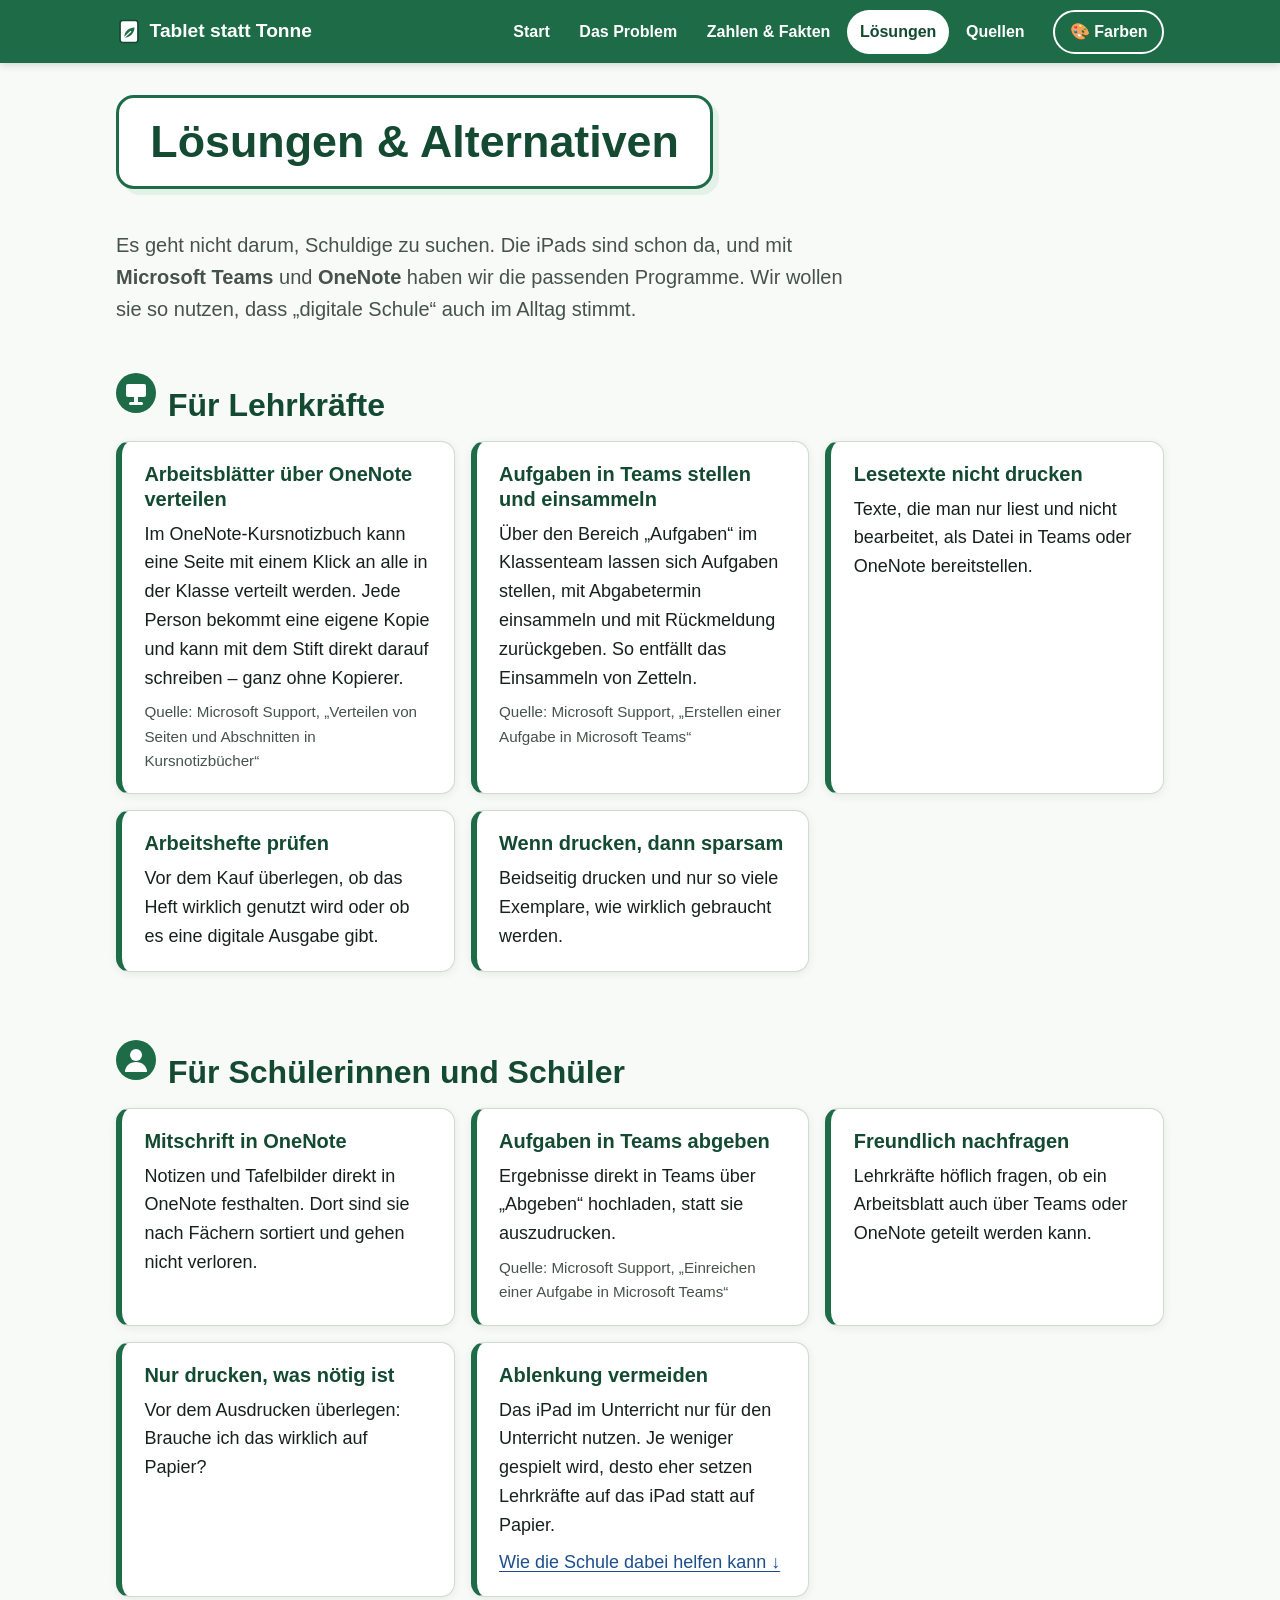
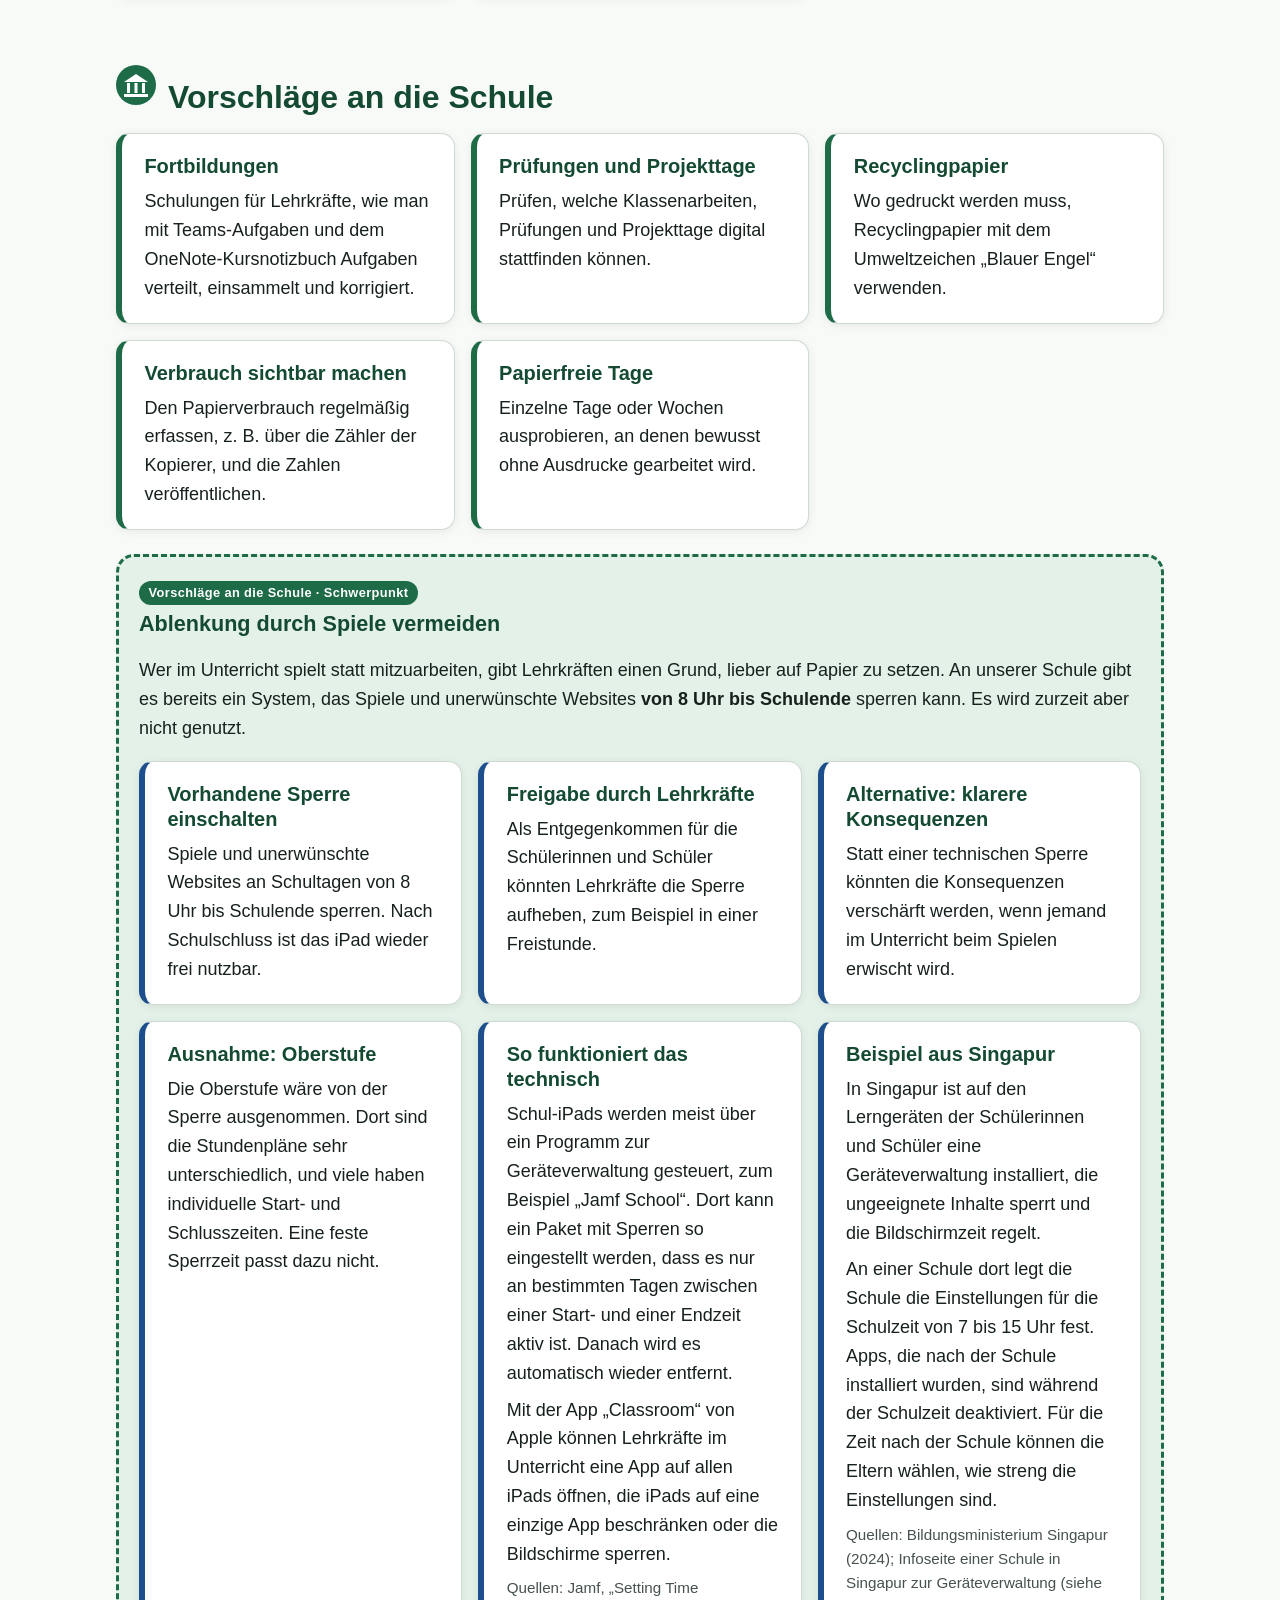
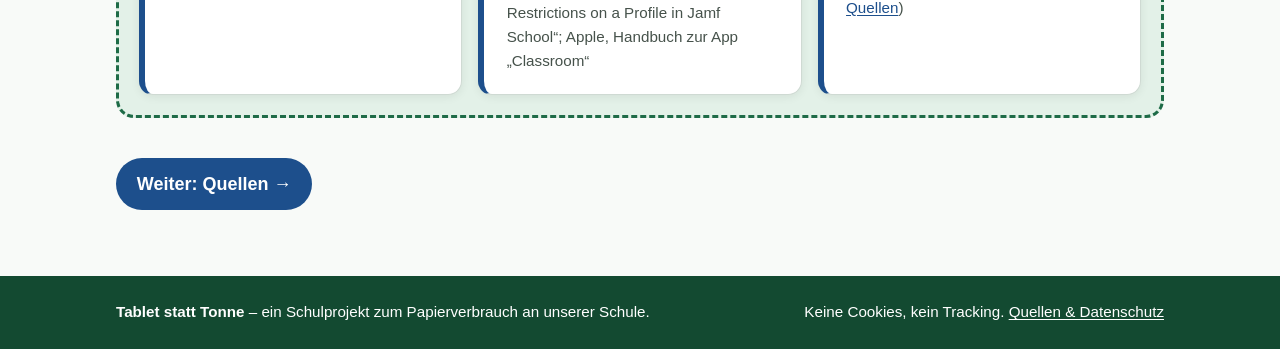
==== commit 77f04119: "Projektname „Tablet statt Tonne“, alte Startseiten-Überschrift wiederhergestellt Co-Authored-By: Cla" ====
--- a/loesungen.html
+++ b/loesungen.html
@@ -3,7 +3,7 @@
 <head>
   <meta charset="utf-8">
   <meta name="viewport" content="width=device-width, initial-scale=1, viewport-fit=cover">
-  <title>Lösungen | Papier-Projekt</title>
+  <title>Lösungen | Tablet statt Tonne</title>
   <meta name="description" content="Konkrete Vorschläge zum Papiersparen mit Teams und OneNote – für Schülerinnen und Schüler, Lehrkräfte und die Schule.">
   <link rel="icon" href="bilder/icon.svg" type="image/svg+xml">
   <link rel="stylesheet" href="css/style.css">
@@ -14,7 +14,7 @@
 
   <header class="kopf">
     <div class="inhalt-breite">
-      <a class="logo" href="index.html"><img src="bilder/icon.svg" alt="" width="26" height="26">Papier-Projekt</a>
+      <a class="logo" href="index.html"><img src="bilder/icon.svg" alt="" width="26" height="26">Tablet statt Tonne</a>
       <nav class="menue" aria-label="Hauptmenü">
         <ul>
           <li><a href="index.html">Start</a></li>
@@ -148,7 +148,7 @@
 
   <footer class="fuss">
     <div class="inhalt-breite">
-      <p>Ein Schulprojekt zum Papierverbrauch an unserer Schule.</p>
+      <p><strong>Tablet statt Tonne</strong> – ein Schulprojekt zum Papierverbrauch an unserer Schule.</p>
       <p>Keine Cookies, kein Tracking. <a href="quellen.html">Quellen &amp; Datenschutz</a></p>
     </div>
   </footer>
--- a/css/style.css
+++ b/css/style.css
@@ -1,5 +1,5 @@
 /* ==========================================================
-   Papier-Projekt – gemeinsames Aussehen für alle Seiten
+   Tablet statt Tonne – gemeinsames Aussehen für alle Seiten
    Nur Systemschriften (keine fremden Server), starke Kontraste.
 
    FARBSCHEMATA: Alle Farben kommen aus den Variablen unten.
@@ -97,6 +97,14 @@
   color-scheme: dark;
 }
 
+[data-farbe="bunt"] {
+  --hintergrund: #fffdf2; --flaeche: #ffffff; --text: #1a1a1a; --text-leise: #3d3d3d; --linie: #222222;
+  --haupt: #6a1b9a; --haupt-dunkel: #1a237e; --haupt-hell: #fff3c4; --ueberschrift: #b71c1c;
+  --akzent: #00695c; --akzent-hell: #d9f7e3; --link: #0d47a1; --auf-haupt: #ffffff;
+  --c1: #1e88e5; --c2: #43a047; --c3: #8e24aa; --c4: #fb8c00; --c5: #e53935;
+  --bunt: linear-gradient(90deg, #c62828, #bf360c, #2e7d32, #1565c0, #6a1b9a, #ad1457, #00695c);
+}
+
 * { box-sizing: border-box; }
 
 html { -webkit-text-size-adjust: 100%; }
@@ -236,6 +244,8 @@
   margin-bottom: 2rem;
 }
 .hero-bild { background: var(--haupt-hell); border-radius: 24px; padding: 1rem; }
+.hero-bild-voll { padding: 0; overflow: hidden; border: 3px solid var(--haupt); }
+.hero-bild-voll img { display: block; width: 100%; }
 
 .kernzahlen { display: grid; gap: 1rem; grid-template-columns: repeat(auto-fit, minmax(14rem, 1fr)); }
 .kernzahl { border-top: 6px solid var(--haupt); }
@@ -376,6 +386,44 @@
 [data-farbe="regenbogen"] .rechner { border-top: 6px solid; border-image: var(--regenbogen) 1; }
 [data-farbe="regenbogen"] .kachel .nummer { background: var(--regenbogen); color: #000000; }
 
+/* 🎉 Kunterbunt: alles quer durcheinander */
+[data-farbe="bunt"] body {
+  background-color: var(--hintergrund);
+  background-image:
+    /* helle Konfetti-Punkte, damit der Text lesbar bleibt */
+    radial-gradient(circle at 12px 12px, #ffd5b8 4px, transparent 5px),
+    radial-gradient(circle at 52px 38px, #c7e0fb 4px, transparent 5px),
+    radial-gradient(circle at 30px 70px, #c9ecd0 4px, transparent 5px),
+    radial-gradient(circle at 80px 80px, #ffcdd2 4px, transparent 5px),
+    radial-gradient(circle at 88px 20px, #e6cdf2 4px, transparent 5px);
+  background-size: 100px 100px;
+}
+[data-farbe="bunt"] .kopf { background: var(--bunt); }
+[data-farbe="bunt"] .fuss { background: var(--bunt); }
+[data-farbe="bunt"] h1 {
+  color: #1a237e; border-color: #e53935; transform: rotate(-1.5deg);
+  box-shadow: 5px 5px 0 #fdd835, 10px 10px 0 #43a047, 15px 15px 0 #1e88e5;
+}
+[data-farbe="bunt"] .abschnitt:nth-of-type(5n+1) h2 { color: #c62828; }
+[data-farbe="bunt"] .abschnitt:nth-of-type(5n+2) h2 { color: #1565c0; }
+[data-farbe="bunt"] .abschnitt:nth-of-type(5n+3) h2 { color: #2e7d32; }
+[data-farbe="bunt"] .abschnitt:nth-of-type(5n+4) h2 { color: #6a1b9a; }
+[data-farbe="bunt"] .abschnitt:nth-of-type(5n+5) h2 { color: #bf360c; }
+[data-farbe="bunt"] .karte { border-width: 2px; }
+[data-farbe="bunt"] .karte:nth-child(6n+1) { background: #ffe0e6; border-color: #c62828; transform: rotate(-0.6deg); }
+[data-farbe="bunt"] .karte:nth-child(6n+2) { background: #fff3c4; border-color: #f57f17; transform: rotate(0.5deg); }
+[data-farbe="bunt"] .karte:nth-child(6n+3) { background: #d9f7e3; border-color: #2e7d32; transform: rotate(-0.4deg); }
+[data-farbe="bunt"] .karte:nth-child(6n+4) { background: #dbeafe; border-color: #1565c0; transform: rotate(0.6deg); }
+[data-farbe="bunt"] .karte:nth-child(6n+5) { background: #f3e1ff; border-color: #6a1b9a; transform: rotate(-0.5deg); }
+[data-farbe="bunt"] .karte:nth-child(6n+6) { background: #ffe6cc; border-color: #bf360c; transform: rotate(0.4deg); }
+[data-farbe="bunt"] .kachel .nummer { background: #e53935; }
+[data-farbe="bunt"] .kachel:nth-child(2) .nummer { background: #1565c0; }
+[data-farbe="bunt"] .kachel:nth-child(3) .nummer { background: #2e7d32; }
+[data-farbe="bunt"] .kernzahl:nth-child(1) { border-top-color: #e53935; }
+[data-farbe="bunt"] .kernzahl:nth-child(2) { border-top-color: #fdd835; }
+[data-farbe="bunt"] .kernzahl:nth-child(3) { border-top-color: #1e88e5; }
+[data-farbe="bunt"] .hero-bild-voll { border-color: #fb8c00; }
+
 /* Hoher Kontrast: dickere Linien, Links immer unterstrichen */
 [data-farbe="kontrast"] .karte { border-width: 2px; box-shadow: none; }
 [data-farbe="kontrast"] h1 { box-shadow: none; }
@@ -391,7 +439,9 @@
     clip: rect(0 0 0 0); white-space: nowrap;
   }
   .farbwahl-schalter { padding: 0.4rem 0.75rem; font-size: 1.15rem; }
-  .menue a { padding-inline: 0.65rem; }
+  .menue a { padding-inline: 0.55rem; font-size: 0.95rem; }
+  .logo { font-size: 1.05rem; }
+  .kopf .inhalt-breite { column-gap: 0.6rem; }
 }
 
 @media (max-width: 40rem) {
